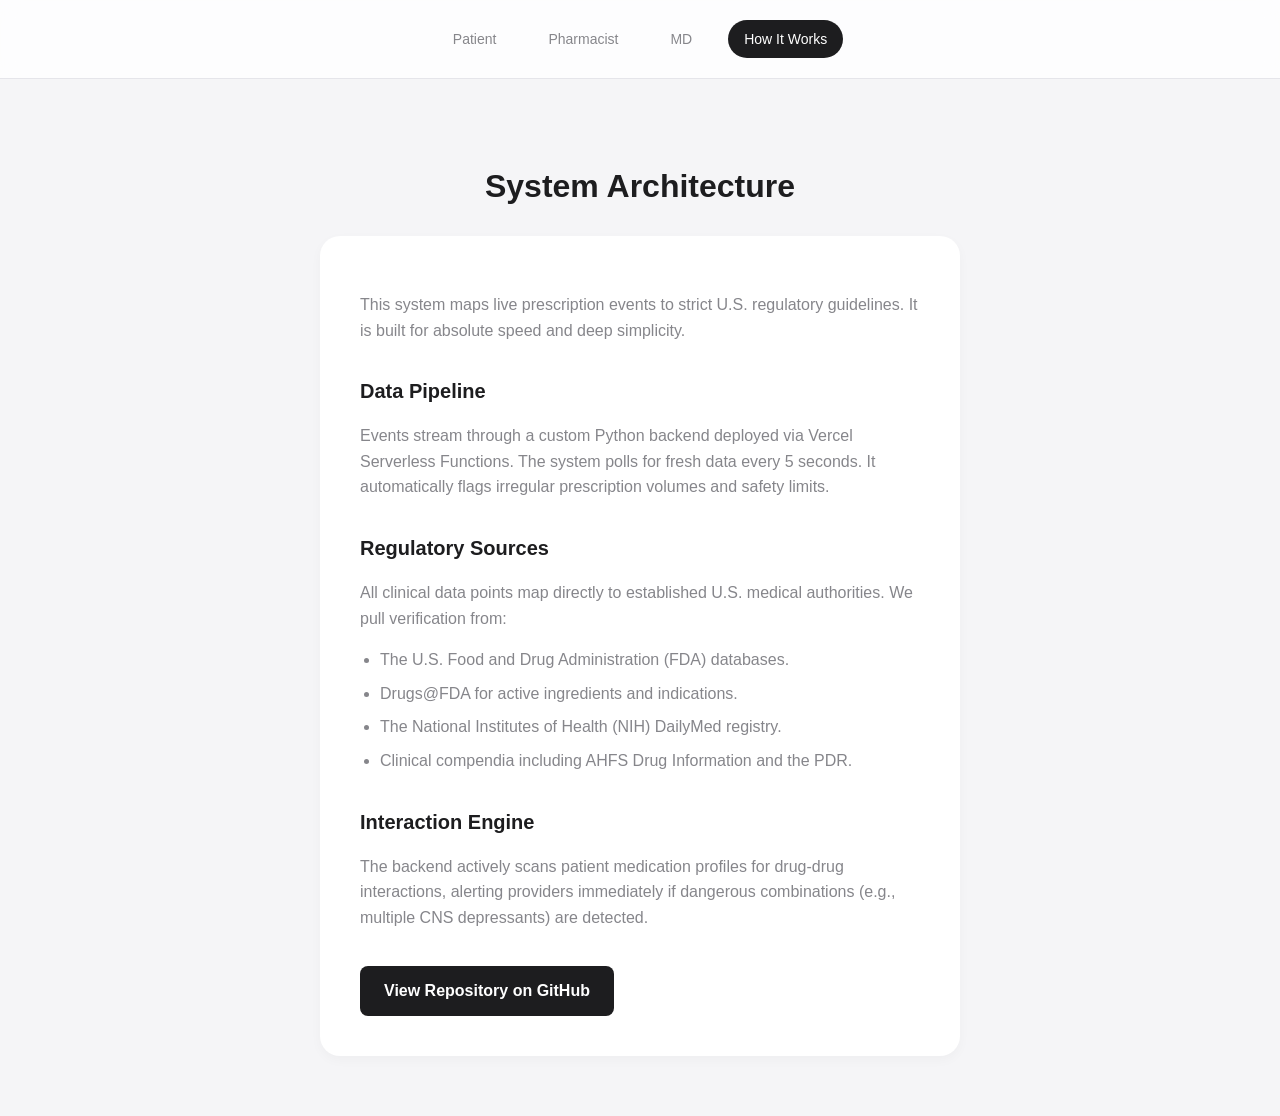
==== how-it-works/index.html @ ef9a1d5f "Initialize pure architecture deployment" ====
<!DOCTYPE html>
<html lang="en">
<head>
  <meta charset="UTF-8" />
  <title>How It Works</title>
  <style>
    :root { --bg: #f5f5f7; --card: #ffffff; --text-main: #1d1d1f; --text-muted: #86868b; --border: #e5e5ea; --accent: #0071e3; }
    * { box-sizing: border-box; }
    body { font-family: -apple-system, BlinkMacSystemFont, "SF Pro Display", sans-serif; margin: 0; background: var(--bg); color: var(--text-main); line-height: 1.6; }
    .nav { display: flex; justify-content: center; gap: 20px; padding: 20px; background: rgba(255,255,255,0.8); backdrop-filter: blur(10px); border-bottom: 1px solid var(--border); position: sticky; top: 0; z-index: 100; }
    .nav a { text-decoration: none; color: var(--text-muted); font-weight: 500; font-size: 14px; padding: 8px 16px; border-radius: 99px; }
    .nav a.active { background: var(--text-main); color: #fff; }
    .container { max-width: 680px; margin: 0 auto; padding: 60px 20px; }
    h1 { font-size: 32px; font-weight: 700; margin-bottom: 24px; text-align: center; }
    .content-box { background: var(--card); padding: 40px; border-radius: 20px; box-shadow: 0 4px 12px rgba(0,0,0,0.03); }
    h2 { font-size: 20px; margin-top: 32px; margin-bottom: 12px; }
    p { color: var(--text-muted); margin-bottom: 16px; }
    ul { color: var(--text-muted); margin-bottom: 16px; padding-left: 20px; }
    li { margin-bottom: 8px; }
    .repo-link { display: inline-block; margin-top: 20px; background: var(--text-main); color: #fff; text-decoration: none; padding: 12px 24px; border-radius: 8px; font-weight: 600; }
  </style>
</head>
<body>
  <nav class="nav"><a href="/">Patient</a><a href="/pharmacist">Pharmacist</a><a href="/md">MD</a><a href="/how-it-works" class="active">How It Works</a></nav>
  <div class="container">
    <h1>System Architecture</h1>
    <div class="content-box">
      <p>This system maps live prescription events to strict U.S. regulatory guidelines. It is built for absolute speed and deep simplicity.</p>
      <h2>Data Pipeline</h2>
      <p>Events stream through a custom Python backend deployed via Vercel Serverless Functions. The system polls for fresh data every 5 seconds. It automatically flags irregular prescription volumes and safety limits.</p>
      <h2>Regulatory Sources</h2>
      <p>All clinical data points map directly to established U.S. medical authorities. We pull verification from:</p>
      <ul>
        <li>The U.S. Food and Drug Administration (FDA) databases.</li>
        <li>Drugs@FDA for active ingredients and indications.</li>
        <li>The National Institutes of Health (NIH) DailyMed registry.</li>
        <li>Clinical compendia including AHFS Drug Information and the PDR.</li>
      </ul>
      <h2>Interaction Engine</h2>
      <p>The backend actively scans patient medication profiles for drug-drug interactions, alerting providers immediately if dangerous combinations (e.g., multiple CNS depressants) are detected.</p>
      <a href="https://github.com/AidanColvin/prescription-event-stream" target="_blank" class="repo-link">View Repository on GitHub</a>
    </div>
  </div>
</body>
</html>
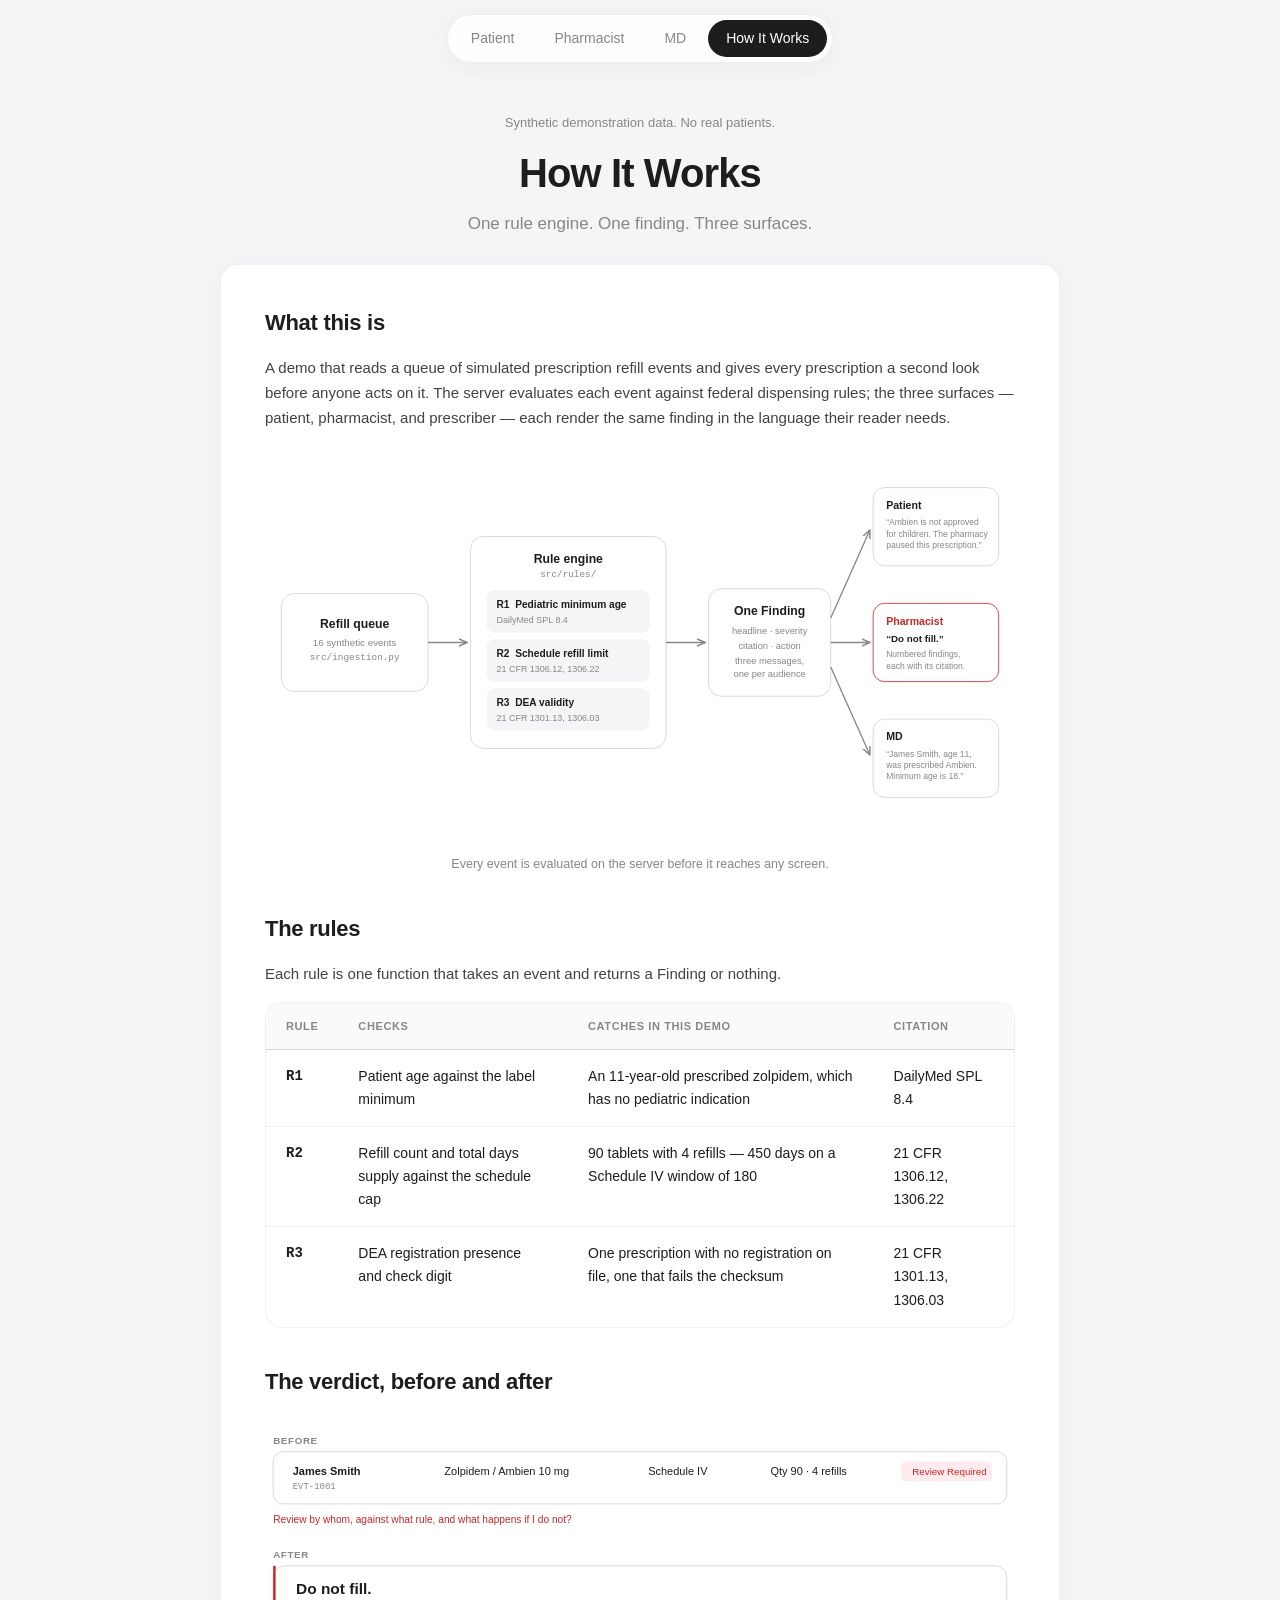
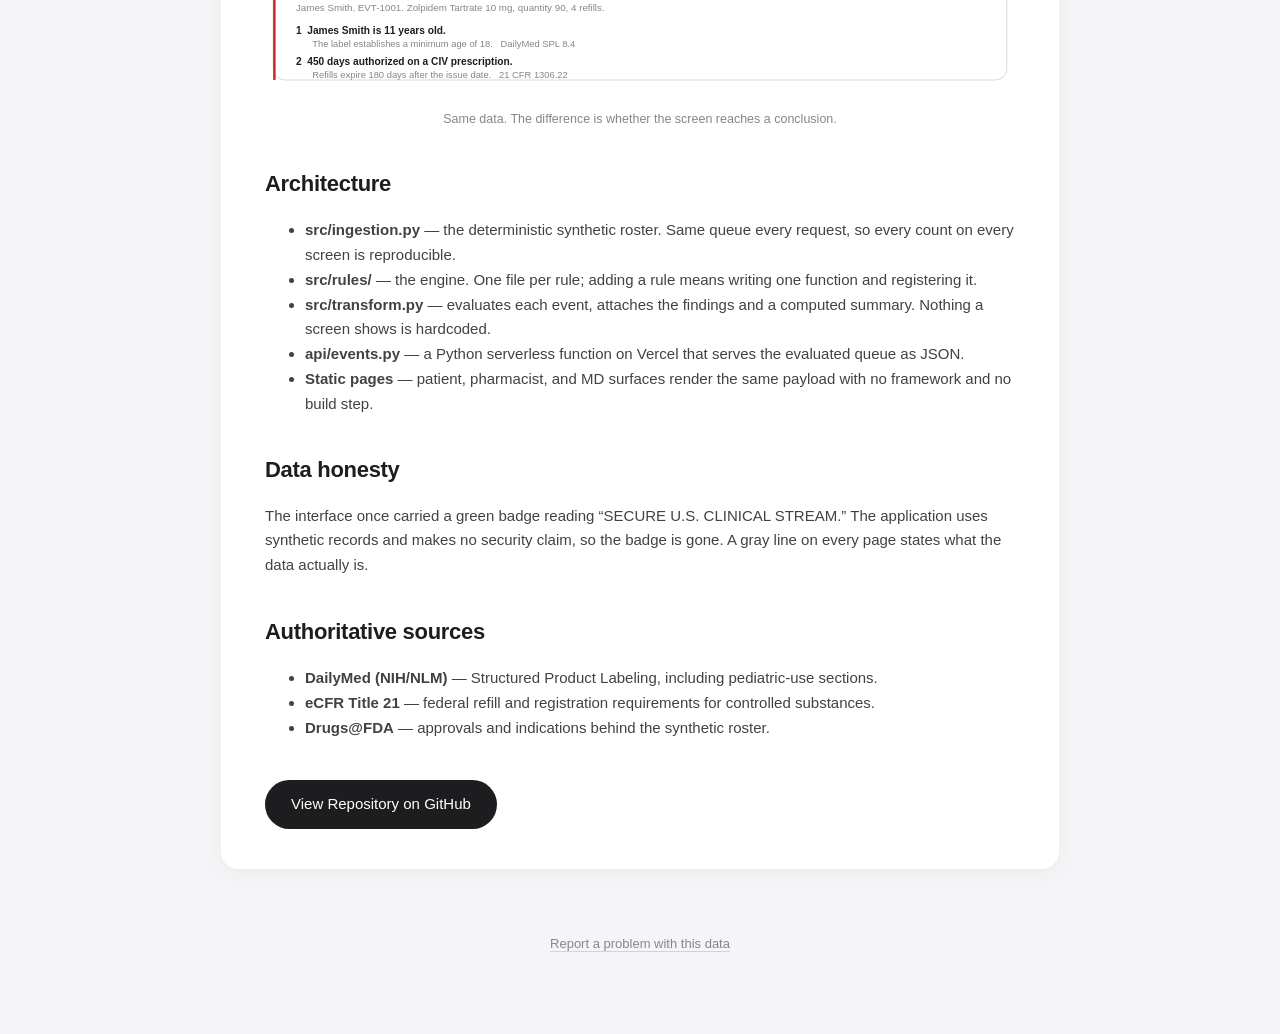
==== commit db39206e: "feat: four surfaces with live search and a shared design system" ====
--- a/how-it-works/index.html
+++ b/how-it-works/index.html
@@ -1,45 +1,196 @@
 <!DOCTYPE html>
 <html lang="en">
 <head>
-  <meta charset="UTF-8" />
-  <title>How It Works</title>
-  <style>
-    :root { --bg: #f5f5f7; --card: #ffffff; --text-main: #1d1d1f; --text-muted: #86868b; --border: #e5e5ea; --accent: #0071e3; }
-    * { box-sizing: border-box; }
-    body { font-family: -apple-system, BlinkMacSystemFont, "SF Pro Display", sans-serif; margin: 0; background: var(--bg); color: var(--text-main); line-height: 1.6; }
-    .nav { display: flex; justify-content: center; gap: 20px; padding: 20px; background: rgba(255,255,255,0.8); backdrop-filter: blur(10px); border-bottom: 1px solid var(--border); position: sticky; top: 0; z-index: 100; }
-    .nav a { text-decoration: none; color: var(--text-muted); font-weight: 500; font-size: 14px; padding: 8px 16px; border-radius: 99px; }
-    .nav a.active { background: var(--text-main); color: #fff; }
-    .container { max-width: 680px; margin: 0 auto; padding: 60px 20px; }
-    h1 { font-size: 32px; font-weight: 700; margin-bottom: 24px; text-align: center; }
-    .content-box { background: var(--card); padding: 40px; border-radius: 20px; box-shadow: 0 4px 12px rgba(0,0,0,0.03); }
-    h2 { font-size: 20px; margin-top: 32px; margin-bottom: 12px; }
-    p { color: var(--text-muted); margin-bottom: 16px; }
-    ul { color: var(--text-muted); margin-bottom: 16px; padding-left: 20px; }
-    li { margin-bottom: 8px; }
-    .repo-link { display: inline-block; margin-top: 20px; background: var(--text-main); color: #fff; text-decoration: none; padding: 12px 24px; border-radius: 8px; font-weight: 600; }
-  </style>
+  <meta charset="UTF-8">
+  <meta name="viewport" content="width=device-width, initial-scale=1.0">
+  <title>How It Works — Prescription Event Stream</title>
+  <link rel="stylesheet" href="/assets/app.css">
 </head>
 <body>
-  <nav class="nav"><a href="/">Patient</a><a href="/pharmacist">Pharmacist</a><a href="/md">MD</a><a href="/how-it-works" class="active">How It Works</a></nav>
+  <div class="nav-wrap">
+    <nav class="nav" aria-label="Primary">
+      <a href="/">Patient</a>
+      <a href="/pharmacist">Pharmacist</a>
+      <a href="/md">MD</a>
+      <a href="/how-it-works" class="active" aria-current="page">How It Works</a>
+    </nav>
+  </div>
+
   <div class="container">
-    <h1>System Architecture</h1>
-    <div class="content-box">
-      <p>This system maps live prescription events to strict U.S. regulatory guidelines. It is built for absolute speed and deep simplicity.</p>
-      <h2>Data Pipeline</h2>
-      <p>Events stream through a custom Python backend deployed via Vercel Serverless Functions. The system polls for fresh data every 5 seconds. It automatically flags irregular prescription volumes and safety limits.</p>
-      <h2>Regulatory Sources</h2>
-      <p>All clinical data points map directly to established U.S. medical authorities. We pull verification from:</p>
+    <header class="page">
+      <p class="data-notice">Synthetic demonstration data. No real patients.</p>
+      <h1>How It Works</h1>
+      <p class="subtitle">One rule engine. One finding. Three surfaces.</p>
+    </header>
+
+    <div class="card prose">
+      <h2>What this is</h2>
+      <p>
+        A demo that reads a queue of simulated prescription refill events and gives every
+        prescription a second look before anyone acts on it. The server evaluates each event
+        against federal dispensing rules; the three surfaces &mdash; patient, pharmacist, and
+        prescriber &mdash; each render the same finding in the language their reader needs.
+      </p>
+
+      <figure>
+        <svg viewBox="0 0 920 470" xmlns="http://www.w3.org/2000/svg" role="img"
+             aria-label="Pipeline diagram: the event queue flows through three rules into one finding rendered on three surfaces"
+             font-family="-apple-system, BlinkMacSystemFont, 'Helvetica Neue', Arial, sans-serif">
+          <defs>
+            <marker id="arrow" viewBox="0 0 10 10" refX="9" refY="5" markerWidth="7" markerHeight="7" orient="auto-start-reverse">
+              <path d="M 0 1 L 9 5 L 0 9" fill="none" stroke="#86868b" stroke-width="1.6" stroke-linecap="round" stroke-linejoin="round"/>
+            </marker>
+          </defs>
+
+          <!-- Queue -->
+          <rect x="20" y="170" width="180" height="120" rx="16" fill="#ffffff" stroke="#d2d2d7"/>
+          <text x="110" y="212" font-size="15" font-weight="600" fill="#1d1d1f" text-anchor="middle">Refill queue</text>
+          <text x="110" y="234" font-size="12" fill="#86868b" text-anchor="middle">16 synthetic events</text>
+          <text x="110" y="252" font-size="11.5" fill="#86868b" text-anchor="middle" font-family="ui-monospace, Menlo, monospace">src/ingestion.py</text>
+
+          <line x1="200" y1="230" x2="248" y2="230" stroke="#86868b" stroke-width="1.6" marker-end="url(#arrow)"/>
+
+          <!-- Rule engine -->
+          <rect x="252" y="100" width="240" height="260" rx="16" fill="#ffffff" stroke="#d2d2d7"/>
+          <text x="372" y="132" font-size="15" font-weight="600" fill="#1d1d1f" text-anchor="middle">Rule engine</text>
+          <text x="372" y="150" font-size="11.5" fill="#86868b" text-anchor="middle" font-family="ui-monospace, Menlo, monospace">src/rules/</text>
+
+          <rect x="272" y="166" width="200" height="52" rx="10" fill="#f5f5f7"/>
+          <text x="284" y="188" font-size="12.5" font-weight="600" fill="#1d1d1f">R1&#160;&#160;Pediatric minimum age</text>
+          <text x="284" y="206" font-size="11" fill="#86868b">DailyMed SPL 8.4</text>
+
+          <rect x="272" y="226" width="200" height="52" rx="10" fill="#f5f5f7"/>
+          <text x="284" y="248" font-size="12.5" font-weight="600" fill="#1d1d1f">R2&#160;&#160;Schedule refill limit</text>
+          <text x="284" y="266" font-size="11" fill="#86868b">21 CFR 1306.12, 1306.22</text>
+
+          <rect x="272" y="286" width="200" height="52" rx="10" fill="#f5f5f7"/>
+          <text x="284" y="308" font-size="12.5" font-weight="600" fill="#1d1d1f">R3&#160;&#160;DEA validity</text>
+          <text x="284" y="326" font-size="11" fill="#86868b">21 CFR 1301.13, 1306.03</text>
+
+          <line x1="492" y1="230" x2="540" y2="230" stroke="#86868b" stroke-width="1.6" marker-end="url(#arrow)"/>
+
+          <!-- Finding -->
+          <rect x="544" y="164" width="150" height="132" rx="16" fill="#ffffff" stroke="#d2d2d7"/>
+          <text x="619" y="196" font-size="15" font-weight="600" fill="#1d1d1f" text-anchor="middle">One Finding</text>
+          <text x="619" y="220" font-size="11.5" fill="#86868b" text-anchor="middle">headline &middot; severity</text>
+          <text x="619" y="238" font-size="11.5" fill="#86868b" text-anchor="middle">citation &middot; action</text>
+          <text x="619" y="256" font-size="11.5" fill="#86868b" text-anchor="middle">three messages,</text>
+          <text x="619" y="272" font-size="11.5" fill="#86868b" text-anchor="middle">one per audience</text>
+
+          <line x1="694" y1="200" x2="742" y2="92" stroke="#86868b" stroke-width="1.6" marker-end="url(#arrow)"/>
+          <line x1="694" y1="230" x2="742" y2="230" stroke="#86868b" stroke-width="1.6" marker-end="url(#arrow)"/>
+          <line x1="694" y1="260" x2="742" y2="368" stroke="#86868b" stroke-width="1.6" marker-end="url(#arrow)"/>
+
+          <!-- Surfaces -->
+          <rect x="746" y="40" width="154" height="96" rx="14" fill="#ffffff" stroke="#d2d2d7"/>
+          <text x="762" y="66" font-size="13" font-weight="600" fill="#1d1d1f">Patient</text>
+          <text x="762" y="86" font-size="10.5" fill="#86868b">&ldquo;Ambien is not approved</text>
+          <text x="762" y="100" font-size="10.5" fill="#86868b">for children. The pharmacy</text>
+          <text x="762" y="114" font-size="10.5" fill="#86868b">paused this prescription.&rdquo;</text>
+
+          <rect x="746" y="182" width="154" height="96" rx="14" fill="#ffffff" stroke="#c62828"/>
+          <text x="762" y="208" font-size="13" font-weight="600" fill="#c62828">Pharmacist</text>
+          <text x="762" y="230" font-size="12" font-weight="600" fill="#1d1d1f">&ldquo;Do not fill.&rdquo;</text>
+          <text x="762" y="248" font-size="10.5" fill="#86868b">Numbered findings,</text>
+          <text x="762" y="262" font-size="10.5" fill="#86868b">each with its citation.</text>
+
+          <rect x="746" y="324" width="154" height="96" rx="14" fill="#ffffff" stroke="#d2d2d7"/>
+          <text x="762" y="350" font-size="13" font-weight="600" fill="#1d1d1f">MD</text>
+          <text x="762" y="370" font-size="10.5" fill="#86868b">&ldquo;James Smith, age 11,</text>
+          <text x="762" y="384" font-size="10.5" fill="#86868b">was prescribed Ambien.</text>
+          <text x="762" y="398" font-size="10.5" fill="#86868b">Minimum age is 18.&rdquo;</text>
+        </svg>
+        <figcaption>Every event is evaluated on the server before it reaches any screen.</figcaption>
+      </figure>
+
+      <h2>The rules</h2>
+      <p>Each rule is one function that takes an event and returns a Finding or nothing.</p>
+      <div class="card table-card" style="box-shadow:none;border:1px solid var(--hairline)">
+        <table class="rule-table">
+          <thead><tr><th>Rule</th><th>Checks</th><th>Catches in this demo</th><th>Citation</th></tr></thead>
+          <tbody>
+            <tr>
+              <td>R1</td>
+              <td>Patient age against the label minimum</td>
+              <td>An 11-year-old prescribed zolpidem, which has no pediatric indication</td>
+              <td>DailyMed SPL 8.4</td>
+            </tr>
+            <tr>
+              <td>R2</td>
+              <td>Refill count and total days supply against the schedule cap</td>
+              <td>90 tablets with 4 refills &mdash; 450 days on a Schedule&nbsp;IV window of 180</td>
+              <td>21 CFR 1306.12, 1306.22</td>
+            </tr>
+            <tr>
+              <td>R3</td>
+              <td>DEA registration presence and check digit</td>
+              <td>One prescription with no registration on file, one that fails the checksum</td>
+              <td>21 CFR 1301.13, 1306.03</td>
+            </tr>
+          </tbody>
+        </table>
+      </div>
+
+      <h2>The verdict, before and after</h2>
+      <figure>
+        <svg viewBox="0 0 920 330" xmlns="http://www.w3.org/2000/svg" role="img"
+             aria-label="Before: a table row with a Review Required sticker. After: a verdict card that says Do not fill, with reasons and citations."
+             font-family="-apple-system, BlinkMacSystemFont, 'Helvetica Neue', Arial, sans-serif">
+          <text x="10" y="24" font-size="12" font-weight="600" fill="#86868b" letter-spacing="0.8">BEFORE</text>
+          <rect x="10" y="34" width="900" height="64" rx="12" fill="#ffffff" stroke="#d2d2d7"/>
+          <text x="34" y="62" font-size="13.5" font-weight="600" fill="#1d1d1f">James Smith</text>
+          <text x="34" y="80" font-size="11" fill="#86868b" font-family="ui-monospace, Menlo, monospace">EVT-1001</text>
+          <text x="220" y="62" font-size="13.5" fill="#1d1d1f">Zolpidem / Ambien 10 mg</text>
+          <text x="470" y="62" font-size="13.5" fill="#1d1d1f">Schedule IV</text>
+          <text x="620" y="62" font-size="13.5" fill="#1d1d1f">Qty 90 &middot; 4 refills</text>
+          <rect x="780" y="46" width="112" height="24" rx="6" fill="#ffebee"/>
+          <text x="794" y="63" font-size="12" fill="#c62828">Review Required</text>
+          <text x="10" y="122" font-size="12.5" fill="#c62828">Review by whom, against what rule, and what happens if I do not?</text>
+
+          <text x="10" y="164" font-size="12" font-weight="600" fill="#86868b" letter-spacing="0.8">AFTER</text>
+          <rect x="10" y="174" width="900" height="140" rx="14" fill="#ffffff" stroke="#d2d2d7"/>
+          <rect x="10" y="174" width="3" height="140" fill="#c62828"/>
+          <text x="38" y="208" font-size="19" font-weight="600" fill="#1d1d1f">Do not fill.</text>
+          <text x="38" y="230" font-size="12" fill="#86868b">James Smith, EVT-1001. Zolpidem Tartrate 10 mg, quantity 90, 4 refills.</text>
+          <text x="38" y="258" font-size="12.5" font-weight="600" fill="#1d1d1f">1&#160;&#160;James Smith is 11 years old.</text>
+          <text x="58" y="274" font-size="11.5" fill="#86868b">The label establishes a minimum age of 18.&#160;&#160;&#160;DailyMed SPL 8.4</text>
+          <text x="38" y="296" font-size="12.5" font-weight="600" fill="#1d1d1f">2&#160;&#160;450 days authorized on a CIV prescription.</text>
+          <text x="58" y="311" font-size="11.5" fill="#86868b">Refills expire 180 days after the issue date.&#160;&#160;&#160;21 CFR 1306.22</text>
+        </svg>
+        <figcaption>Same data. The difference is whether the screen reaches a conclusion.</figcaption>
+      </figure>
+
+      <h2>Architecture</h2>
       <ul>
-        <li>The U.S. Food and Drug Administration (FDA) databases.</li>
-        <li>Drugs@FDA for active ingredients and indications.</li>
-        <li>The National Institutes of Health (NIH) DailyMed registry.</li>
-        <li>Clinical compendia including AHFS Drug Information and the PDR.</li>
+        <li><strong>src/ingestion.py</strong> &mdash; the deterministic synthetic roster. Same queue every request, so every count on every screen is reproducible.</li>
+        <li><strong>src/rules/</strong> &mdash; the engine. One file per rule; adding a rule means writing one function and registering it.</li>
+        <li><strong>src/transform.py</strong> &mdash; evaluates each event, attaches the findings and a computed summary. Nothing a screen shows is hardcoded.</li>
+        <li><strong>api/events.py</strong> &mdash; a Python serverless function on Vercel that serves the evaluated queue as JSON.</li>
+        <li><strong>Static pages</strong> &mdash; patient, pharmacist, and MD surfaces render the same payload with no framework and no build step.</li>
       </ul>
-      <h2>Interaction Engine</h2>
-      <p>The backend actively scans patient medication profiles for drug-drug interactions, alerting providers immediately if dangerous combinations (e.g., multiple CNS depressants) are detected.</p>
-      <a href="https://github.com/AidanColvin/prescription-event-stream" target="_blank" class="repo-link">View Repository on GitHub</a>
+
+      <h2>Data honesty</h2>
+      <p>
+        The interface once carried a green badge reading &ldquo;SECURE U.S. CLINICAL STREAM.&rdquo;
+        The application uses synthetic records and makes no security claim, so the badge is gone.
+        A gray line on every page states what the data actually is.
+      </p>
+
+      <h2>Authoritative sources</h2>
+      <ul>
+        <li><strong>DailyMed (NIH/NLM)</strong> &mdash; Structured Product Labeling, including pediatric-use sections.</li>
+        <li><strong>eCFR Title 21</strong> &mdash; federal refill and registration requirements for controlled substances.</li>
+        <li><strong>Drugs@FDA</strong> &mdash; approvals and indications behind the synthetic roster.</li>
+      </ul>
+
+      <a href="https://github.com/AidanColvin/prescription-event-stream" target="_blank" rel="noopener noreferrer" class="github-btn">
+        View Repository on GitHub
+      </a>
     </div>
+
+    <footer class="page">
+      <a href="https://github.com/AidanColvin/prescription-event-stream/issues" target="_blank" rel="noopener noreferrer">Report a problem with this data</a>
+    </footer>
   </div>
 </body>
 </html>
--- a/assets/app.css
+++ b/assets/app.css
@@ -0,0 +1,336 @@
+/* Shared design system for every surface. One look, four pages. */
+
+:root {
+  --bg: #f5f5f7;
+  --card: #ffffff;
+  --text: #1d1d1f;
+  --muted: #86868b;
+  --accent: #0071e3;
+  --border: #d2d2d7;
+  --hairline: rgba(0, 0, 0, 0.06);
+  --red: #c62828;
+  --red-bg: #fff5f5;
+  --amber: #9a6700;
+  --amber-bg: #fff8e6;
+  --green: #2e7d32;
+  --green-bg: #e8f5e9;
+  --radius: 18px;
+  --shadow: 0 4px 24px rgba(0, 0, 0, 0.04);
+}
+
+* { box-sizing: border-box; }
+
+html { scroll-behavior: smooth; }
+
+body {
+  font-family: -apple-system, BlinkMacSystemFont, "SF Pro Display", "SF Pro Text",
+    "Helvetica Neue", Arial, sans-serif;
+  background: var(--bg);
+  color: var(--text);
+  margin: 0;
+  -webkit-font-smoothing: antialiased;
+  line-height: 1.5;
+}
+
+.container { max-width: 880px; margin: 0 auto; padding: 0 20px 80px; }
+
+/* Navigation */
+.nav-wrap {
+  position: sticky; top: 0; z-index: 100;
+  display: flex; justify-content: center;
+  padding: 14px 20px;
+  background: rgba(245, 245, 247, 0.82);
+  backdrop-filter: blur(20px);
+  -webkit-backdrop-filter: blur(20px);
+}
+.nav {
+  display: flex; gap: 4px;
+  background: rgba(255, 255, 255, 0.85);
+  border: 1px solid var(--hairline);
+  border-radius: 99px;
+  padding: 5px;
+  box-shadow: 0 4px 20px rgba(0, 0, 0, 0.04);
+}
+.nav a {
+  text-decoration: none;
+  color: var(--muted);
+  font-size: 14px; font-weight: 500;
+  padding: 8px 18px;
+  border-radius: 99px;
+  transition: color 0.2s, background 0.2s;
+  white-space: nowrap;
+}
+.nav a:hover { color: var(--text); }
+.nav a.active { background: var(--text); color: #fff; }
+
+/* Header */
+header.page { text-align: center; margin: 36px 0 28px; }
+.data-notice { font-size: 13px; color: var(--muted); margin: 0 0 10px; }
+h1 {
+  font-size: 40px; font-weight: 600; letter-spacing: -0.9px;
+  margin: 0 0 8px;
+}
+.subtitle { font-size: 17px; color: var(--muted); margin: 0; }
+.status-line { font-size: 17px; color: var(--muted); margin: 18px 0 0; }
+.status-line strong { color: var(--text); font-weight: 600; }
+
+/* Controls */
+.controls {
+  display: flex; gap: 12px; align-items: center;
+  max-width: 640px; margin: 0 auto 28px;
+}
+.search {
+  flex: 1;
+  padding: 13px 20px;
+  font-size: 16px;
+  font-family: inherit;
+  border-radius: 99px;
+  border: 1px solid var(--border);
+  outline: none;
+  background: var(--card);
+  color: var(--text);
+  transition: border-color 0.2s, box-shadow 0.2s;
+  -webkit-appearance: none;
+}
+.search:focus {
+  border-color: var(--accent);
+  box-shadow: 0 0 0 4px rgba(0, 113, 227, 0.12);
+}
+.search::placeholder { color: var(--muted); }
+.select {
+  padding: 13px 18px;
+  font-size: 14px; font-weight: 500;
+  font-family: inherit;
+  border-radius: 99px;
+  border: 1px solid var(--border);
+  background: var(--card);
+  color: var(--text);
+  cursor: pointer;
+  outline: none;
+}
+.search-hint {
+  text-align: center; font-size: 12px; color: var(--muted);
+  margin: -18px 0 24px;
+}
+.search-hint kbd {
+  font-family: ui-monospace, Menlo, monospace;
+  border: 1px solid var(--border);
+  border-radius: 5px;
+  padding: 1px 6px;
+  background: var(--card);
+}
+
+/* Cards */
+.card {
+  background: var(--card);
+  border: 1px solid var(--hairline);
+  border-radius: var(--radius);
+  box-shadow: var(--shadow);
+  overflow: hidden;
+}
+.section-title {
+  font-size: 13px; font-weight: 600; color: var(--muted);
+  text-transform: uppercase; letter-spacing: 0.8px;
+  margin: 32px 4px 12px;
+}
+
+/* Medication rows (patient + md) */
+.med-row {
+  padding: 18px 24px;
+  border-bottom: 1px solid var(--hairline);
+  cursor: pointer;
+  transition: background 0.15s;
+}
+.med-row:last-child { border-bottom: none; }
+.med-row:hover { background: #fafafc; }
+.med-row .row-top { display: flex; align-items: baseline; gap: 12px; }
+.med-name { font-size: 16px; font-weight: 600; }
+.med-brand { font-size: 14px; color: var(--muted); }
+.row-spacer { flex: 1; }
+.chevron {
+  color: var(--muted); font-size: 13px;
+  transition: transform 0.2s;
+  display: inline-block;
+}
+.med-row.open .chevron { transform: rotate(90deg); }
+.row-sub { font-size: 14px; color: var(--muted); margin-top: 2px; }
+.row-detail {
+  display: none;
+  margin-top: 16px;
+  padding-top: 16px;
+  border-top: 1px solid var(--hairline);
+  cursor: default;
+}
+.med-row.open .row-detail { display: block; }
+.detail-grid {
+  display: grid;
+  grid-template-columns: repeat(auto-fit, minmax(200px, 1fr));
+  gap: 14px 24px;
+}
+.detail-label {
+  font-size: 11px; font-weight: 600; color: var(--muted);
+  text-transform: uppercase; letter-spacing: 0.6px;
+  margin-bottom: 2px;
+}
+.detail-value { font-size: 14px; }
+
+/* Pills and chips */
+.chip {
+  display: inline-block;
+  font-size: 12px; font-weight: 600;
+  padding: 3px 10px;
+  border-radius: 99px;
+  white-space: nowrap;
+}
+.chip-ok { background: var(--green-bg); color: var(--green); }
+.chip-soon { background: var(--amber-bg); color: var(--amber); }
+.chip-stop { background: var(--red-bg); color: var(--red); }
+.chip-plain { background: var(--bg); color: var(--muted); }
+
+/* Paused banner inside a patient card */
+.paused-note {
+  margin-top: 12px;
+  padding: 12px 14px;
+  border-radius: 12px;
+  background: var(--amber-bg);
+  font-size: 14px;
+  color: var(--text);
+}
+.paused-note strong { color: var(--amber); }
+
+/* Verdict cards (pharmacist) */
+.verdict-card {
+  background: var(--card);
+  border: 1px solid var(--border);
+  border-left: 3px solid var(--red);
+  border-radius: var(--radius);
+  box-shadow: var(--shadow);
+  padding: 28px 32px;
+  margin-bottom: 20px;
+}
+.verdict { font-size: 24px; font-weight: 600; letter-spacing: -0.3px; margin: 0 0 4px; }
+.verdict-sub { font-size: 15px; color: var(--muted); margin: 0 0 8px; }
+.finding {
+  display: flex; gap: 16px;
+  border-top: 1px solid var(--hairline);
+  padding: 16px 0;
+}
+.finding-index { font-size: 13px; font-weight: 600; color: var(--muted); padding-top: 2px; }
+.headline { font-size: 15.5px; font-weight: 600; margin: 0 0 4px; }
+.finding p.why { font-size: 14.5px; color: var(--muted); margin: 0 0 6px; line-height: 1.55; }
+.citation {
+  font-size: 12px; color: var(--muted);
+  font-family: ui-monospace, Menlo, monospace;
+}
+.citation a { color: var(--accent); text-decoration: none; }
+.citation a:hover { text-decoration: underline; }
+.card-actions {
+  border-top: 1px solid var(--hairline);
+  padding-top: 18px;
+  display: flex; gap: 10px; flex-wrap: wrap;
+}
+
+/* Buttons */
+.btn {
+  font-family: inherit;
+  font-size: 13.5px; font-weight: 500;
+  border-radius: 99px;
+  padding: 9px 18px;
+  cursor: pointer;
+  transition: opacity 0.15s, background 0.15s;
+  border: 1px solid transparent;
+}
+.btn-primary { background: var(--text); color: #fff; }
+.btn-primary:hover { opacity: 0.85; }
+.btn-secondary { background: var(--card); color: var(--text); border-color: var(--border); }
+.btn-secondary:hover { background: var(--bg); }
+.btn-link {
+  background: none; border: none; color: var(--muted);
+  font-size: 14px; font-weight: 500; cursor: pointer;
+  font-family: inherit;
+}
+.btn-link:hover { color: var(--text); }
+
+/* Tables (md + cleared list) */
+.table-card { overflow-x: auto; }
+table { width: 100%; border-collapse: collapse; text-align: left; font-size: 14px; }
+th {
+  font-size: 11px; font-weight: 600; color: var(--muted);
+  text-transform: uppercase; letter-spacing: 0.6px;
+  padding: 14px 20px;
+  border-bottom: 1px solid var(--border);
+  background: #fafafc;
+  white-space: nowrap;
+}
+td { padding: 15px 20px; border-bottom: 1px solid var(--hairline); vertical-align: top; }
+tr:last-child td { border-bottom: none; }
+tbody tr.clickable { cursor: pointer; transition: background 0.15s; }
+tbody tr.clickable:hover { background: #fafafc; }
+
+/* States */
+.empty-state { text-align: center; padding: 72px 20px; color: var(--muted); }
+.empty-state .big { font-size: 20px; font-weight: 600; color: var(--text); margin: 0 0 6px; }
+.error-banner {
+  text-align: center;
+  background: var(--amber-bg); color: var(--amber);
+  font-size: 14px; border-radius: 12px;
+  padding: 12px 16px; margin-bottom: 24px;
+}
+mark {
+  background: rgba(0, 113, 227, 0.15);
+  color: inherit;
+  border-radius: 3px;
+  padding: 0 1px;
+}
+
+/* Toast */
+.toast {
+  position: fixed; bottom: 28px; left: 50%;
+  transform: translateX(-50%) translateY(80px);
+  background: var(--text); color: #fff;
+  font-size: 14px; font-weight: 500;
+  padding: 12px 22px; border-radius: 99px;
+  box-shadow: 0 8px 30px rgba(0, 0, 0, 0.2);
+  opacity: 0; transition: transform 0.25s ease, opacity 0.25s ease;
+  pointer-events: none;
+  z-index: 200;
+  max-width: 90vw;
+}
+.toast.show { transform: translateX(-50%) translateY(0); opacity: 1; }
+
+/* Footer */
+footer.page {
+  margin-top: 64px;
+  text-align: center;
+  font-size: 13px; color: var(--muted);
+}
+footer.page a { color: var(--muted); text-decoration: none; border-bottom: 1px solid var(--border); }
+footer.page a:hover { color: var(--text); }
+
+/* How-it-works prose */
+.prose { padding: 40px 44px; line-height: 1.65; }
+.prose h2 { font-size: 22px; letter-spacing: -0.3px; margin: 36px 0 10px; }
+.prose h2:first-child { margin-top: 0; }
+.prose p, .prose li { font-size: 15px; color: #424245; }
+.prose figure { margin: 24px 0; }
+.prose figure svg { width: 100%; height: auto; }
+.prose figcaption { font-size: 12.5px; color: var(--muted); text-align: center; margin-top: 8px; }
+.rule-table td:first-child { font-family: ui-monospace, Menlo, monospace; font-weight: 600; }
+.github-btn {
+  display: inline-flex; align-items: center; gap: 8px;
+  background: var(--text); color: #fff;
+  padding: 12px 26px; border-radius: 99px;
+  text-decoration: none; font-weight: 500; font-size: 15px;
+  margin-top: 24px;
+  transition: opacity 0.15s;
+}
+.github-btn:hover { opacity: 0.85; }
+
+@media (max-width: 640px) {
+  h1 { font-size: 30px; }
+  .controls { flex-direction: column; }
+  .controls .select { width: 100%; }
+  .verdict-card { padding: 22px; }
+  .prose { padding: 28px 22px; }
+  .nav a { padding: 8px 12px; font-size: 13px; }
+}
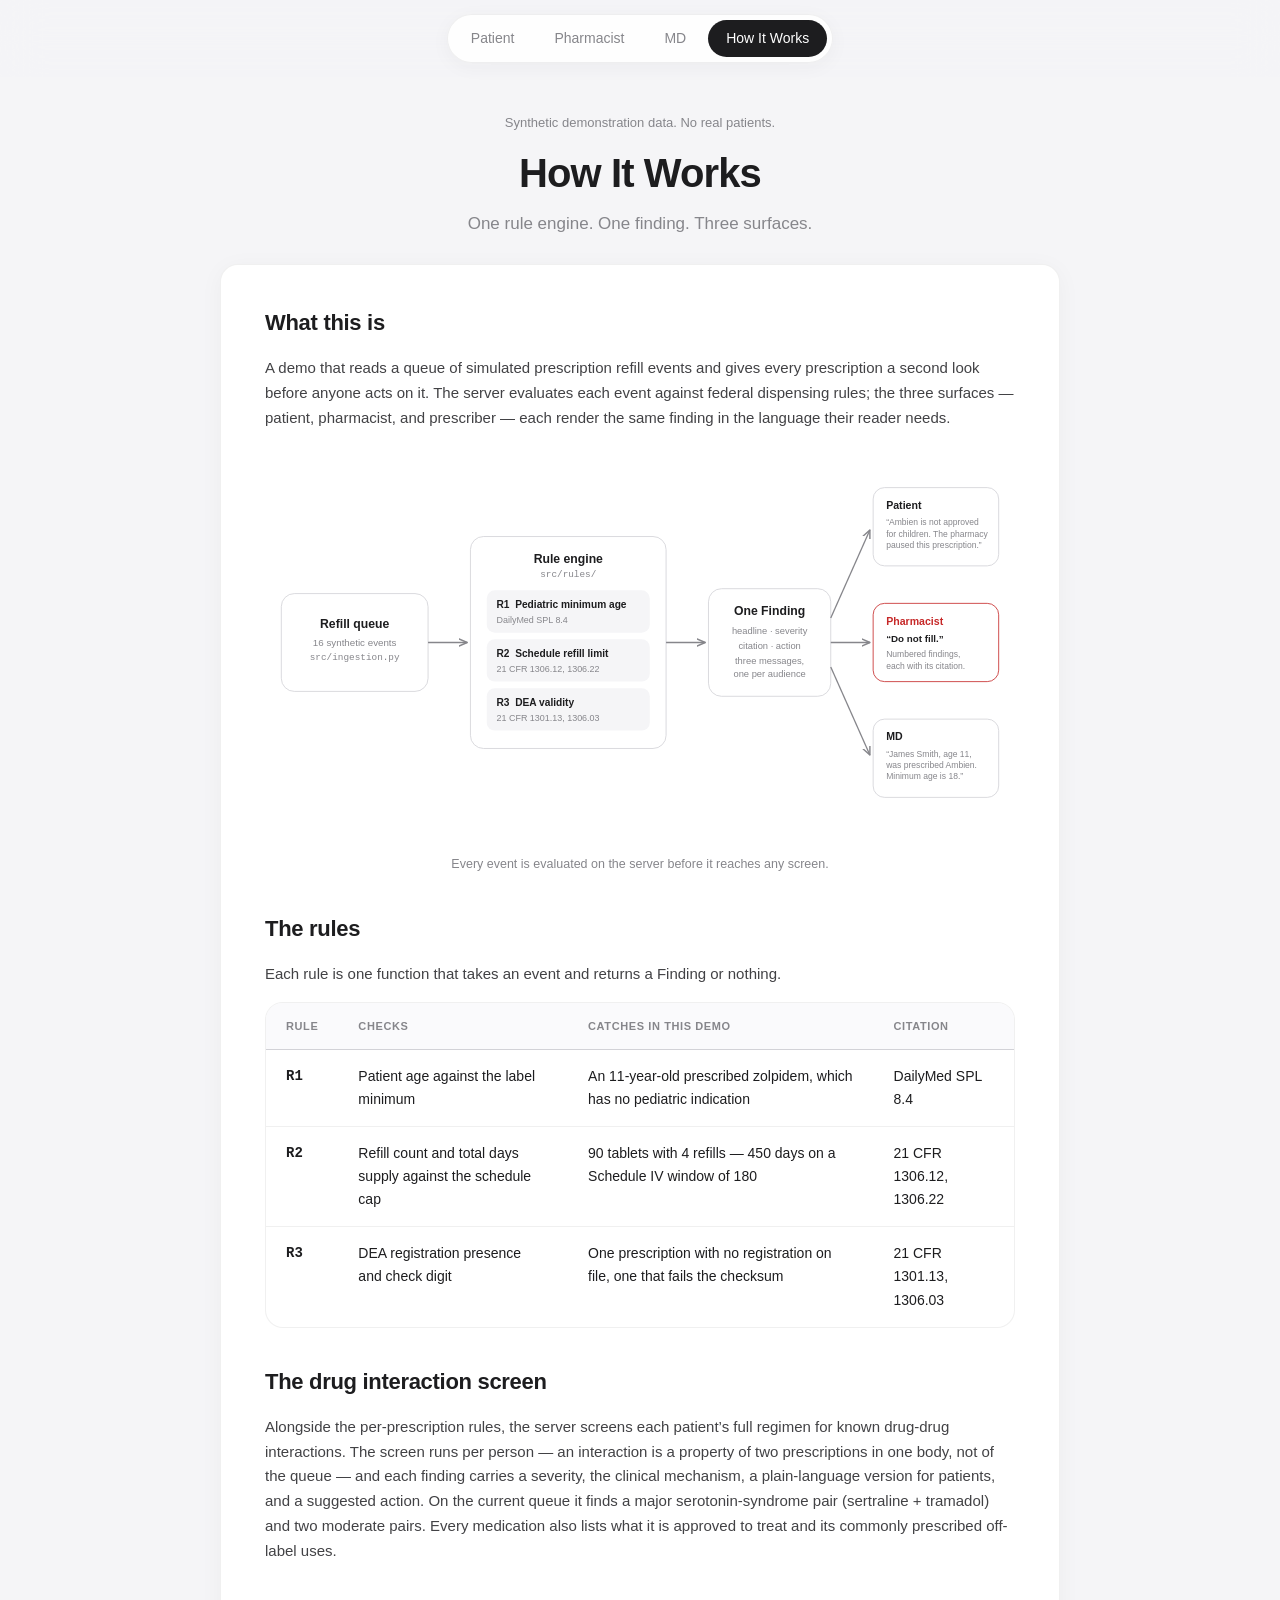
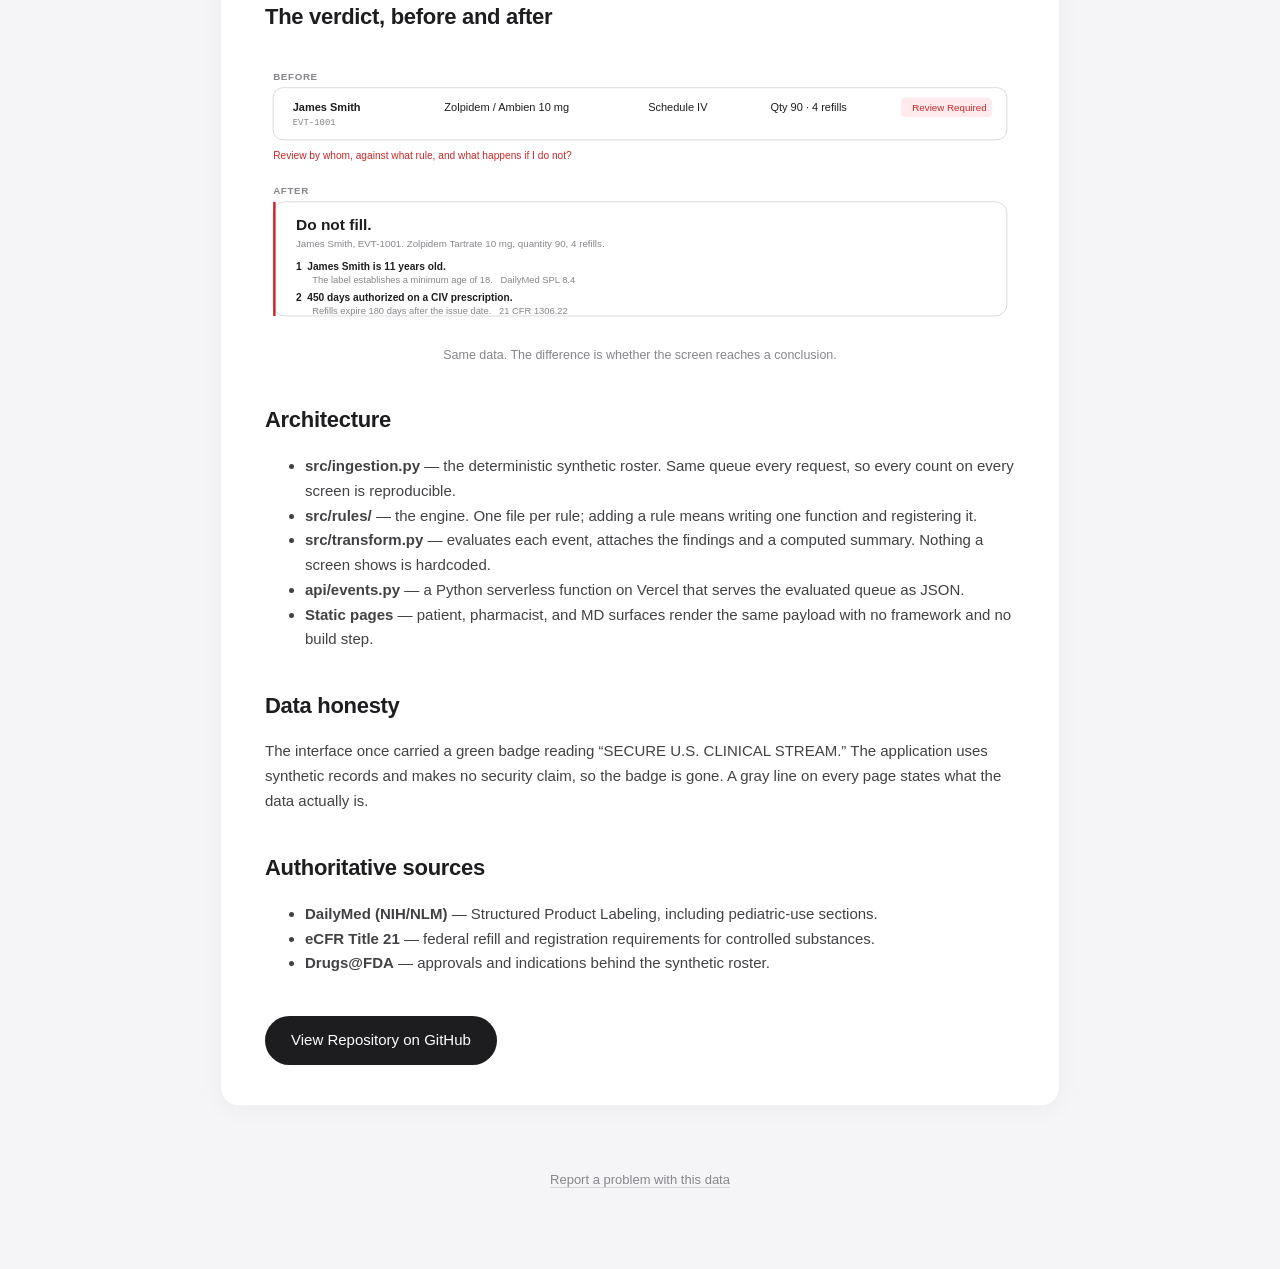
==== commit 04d570f4: "feat: surface interaction warnings and medication uses on every view" ====
--- a/how-it-works/index.html
+++ b/how-it-works/index.html
@@ -131,6 +131,19 @@
         </table>
       </div>
 
+      <h2>The drug interaction screen</h2>
+      <p>
+        Alongside the per-prescription rules, the server screens each
+        patient&rsquo;s full regimen for known drug-drug interactions. The
+        screen runs per person &mdash; an interaction is a property of two
+        prescriptions in one body, not of the queue &mdash; and each finding
+        carries a severity, the clinical mechanism, a plain-language
+        version for patients, and a suggested action. On the current queue
+        it finds a major serotonin-syndrome pair (sertraline + tramadol)
+        and two moderate pairs. Every medication also lists what it is
+        approved to treat and its commonly prescribed off-label uses.
+      </p>
+
       <h2>The verdict, before and after</h2>
       <figure>
         <svg viewBox="0 0 920 330" xmlns="http://www.w3.org/2000/svg" role="img"
--- a/assets/app.css
+++ b/assets/app.css
@@ -198,6 +198,25 @@
 }
 .paused-note strong { color: var(--amber); }
 
+/* Drug-drug interaction notes */
+.note-moderate { background: var(--amber-bg); }
+.note-moderate strong { color: var(--amber); }
+.note-major { background: var(--red-bg); }
+.note-major strong { color: var(--red); }
+.interaction-pair { font-weight: 600; }
+.interaction-row {
+  padding: 18px 24px;
+  border-bottom: 1px solid var(--hairline);
+}
+.interaction-row:last-child { border-bottom: none; }
+.interaction-row .row-sub { margin-top: 6px; }
+.interaction-advice { font-size: 13.5px; color: var(--text); margin-top: 6px; }
+.interaction-source {
+  font-size: 11.5px; color: var(--muted);
+  font-family: ui-monospace, Menlo, monospace;
+  margin-top: 6px;
+}
+
 /* Verdict cards (pharmacist) */
 .verdict-card {
   background: var(--card);
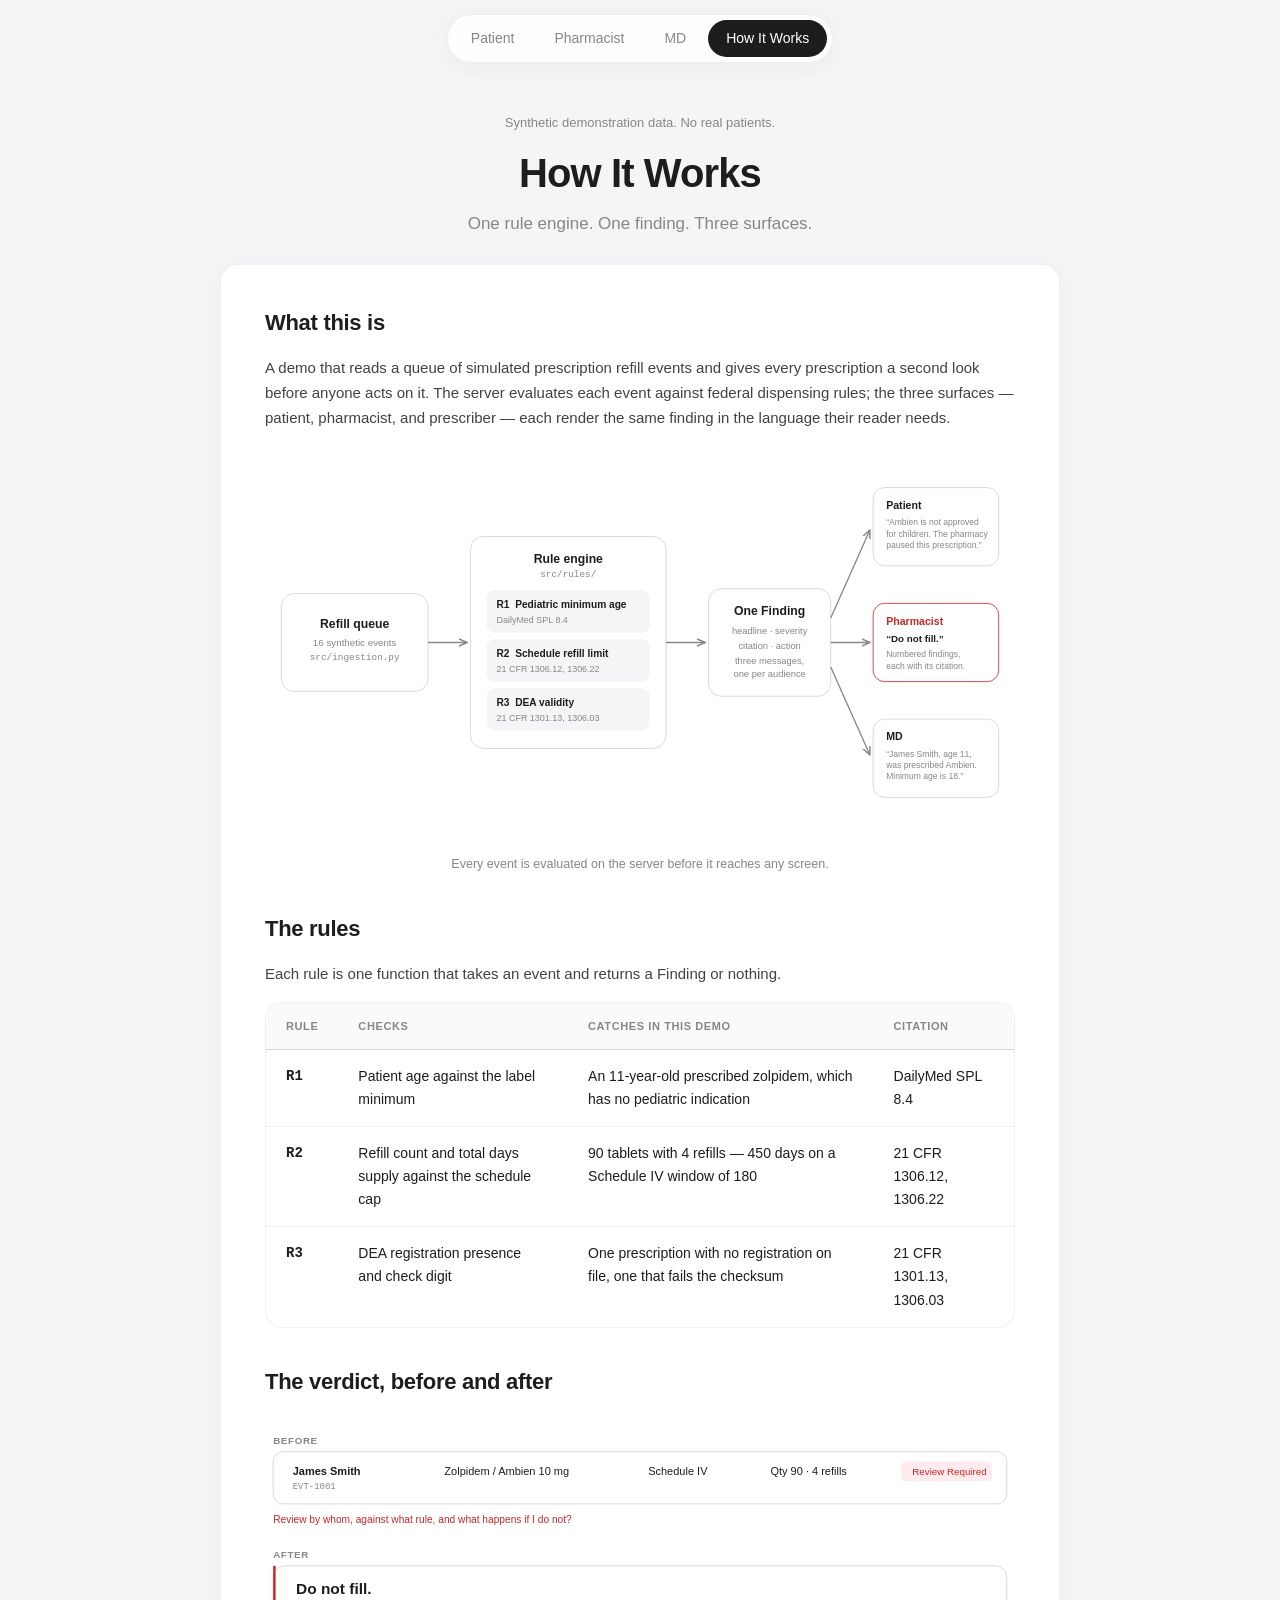
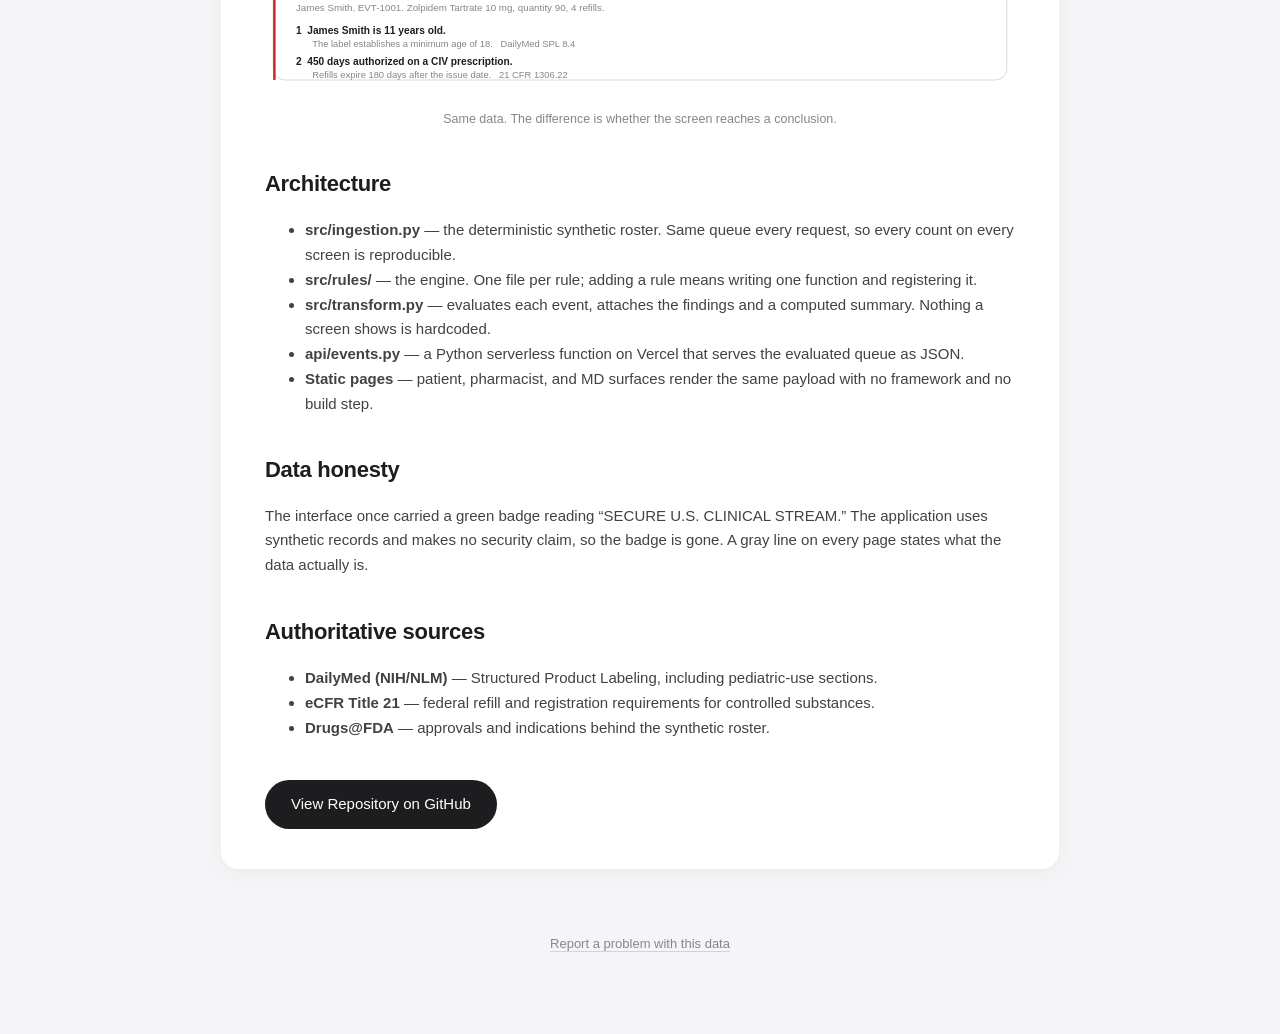
==== commit ea5274ab: "merge main: adopt the rule-engine pipeline that supersedes the stub fix # Conflicts: #	src/ingestion" ====
--- a/how-it-works/index.html
+++ b/how-it-works/index.html
@@ -131,19 +131,6 @@
         </table>
       </div>
 
-      <h2>The drug interaction screen</h2>
-      <p>
-        Alongside the per-prescription rules, the server screens each
-        patient&rsquo;s full regimen for known drug-drug interactions. The
-        screen runs per person &mdash; an interaction is a property of two
-        prescriptions in one body, not of the queue &mdash; and each finding
-        carries a severity, the clinical mechanism, a plain-language
-        version for patients, and a suggested action. On the current queue
-        it finds a major serotonin-syndrome pair (sertraline + tramadol)
-        and two moderate pairs. Every medication also lists what it is
-        approved to treat and its commonly prescribed off-label uses.
-      </p>
-
       <h2>The verdict, before and after</h2>
       <figure>
         <svg viewBox="0 0 920 330" xmlns="http://www.w3.org/2000/svg" role="img"
--- a/assets/app.css
+++ b/assets/app.css
@@ -198,25 +198,6 @@
 }
 .paused-note strong { color: var(--amber); }
 
-/* Drug-drug interaction notes */
-.note-moderate { background: var(--amber-bg); }
-.note-moderate strong { color: var(--amber); }
-.note-major { background: var(--red-bg); }
-.note-major strong { color: var(--red); }
-.interaction-pair { font-weight: 600; }
-.interaction-row {
-  padding: 18px 24px;
-  border-bottom: 1px solid var(--hairline);
-}
-.interaction-row:last-child { border-bottom: none; }
-.interaction-row .row-sub { margin-top: 6px; }
-.interaction-advice { font-size: 13.5px; color: var(--text); margin-top: 6px; }
-.interaction-source {
-  font-size: 11.5px; color: var(--muted);
-  font-family: ui-monospace, Menlo, monospace;
-  margin-top: 6px;
-}
-
 /* Verdict cards (pharmacist) */
 .verdict-card {
   background: var(--card);
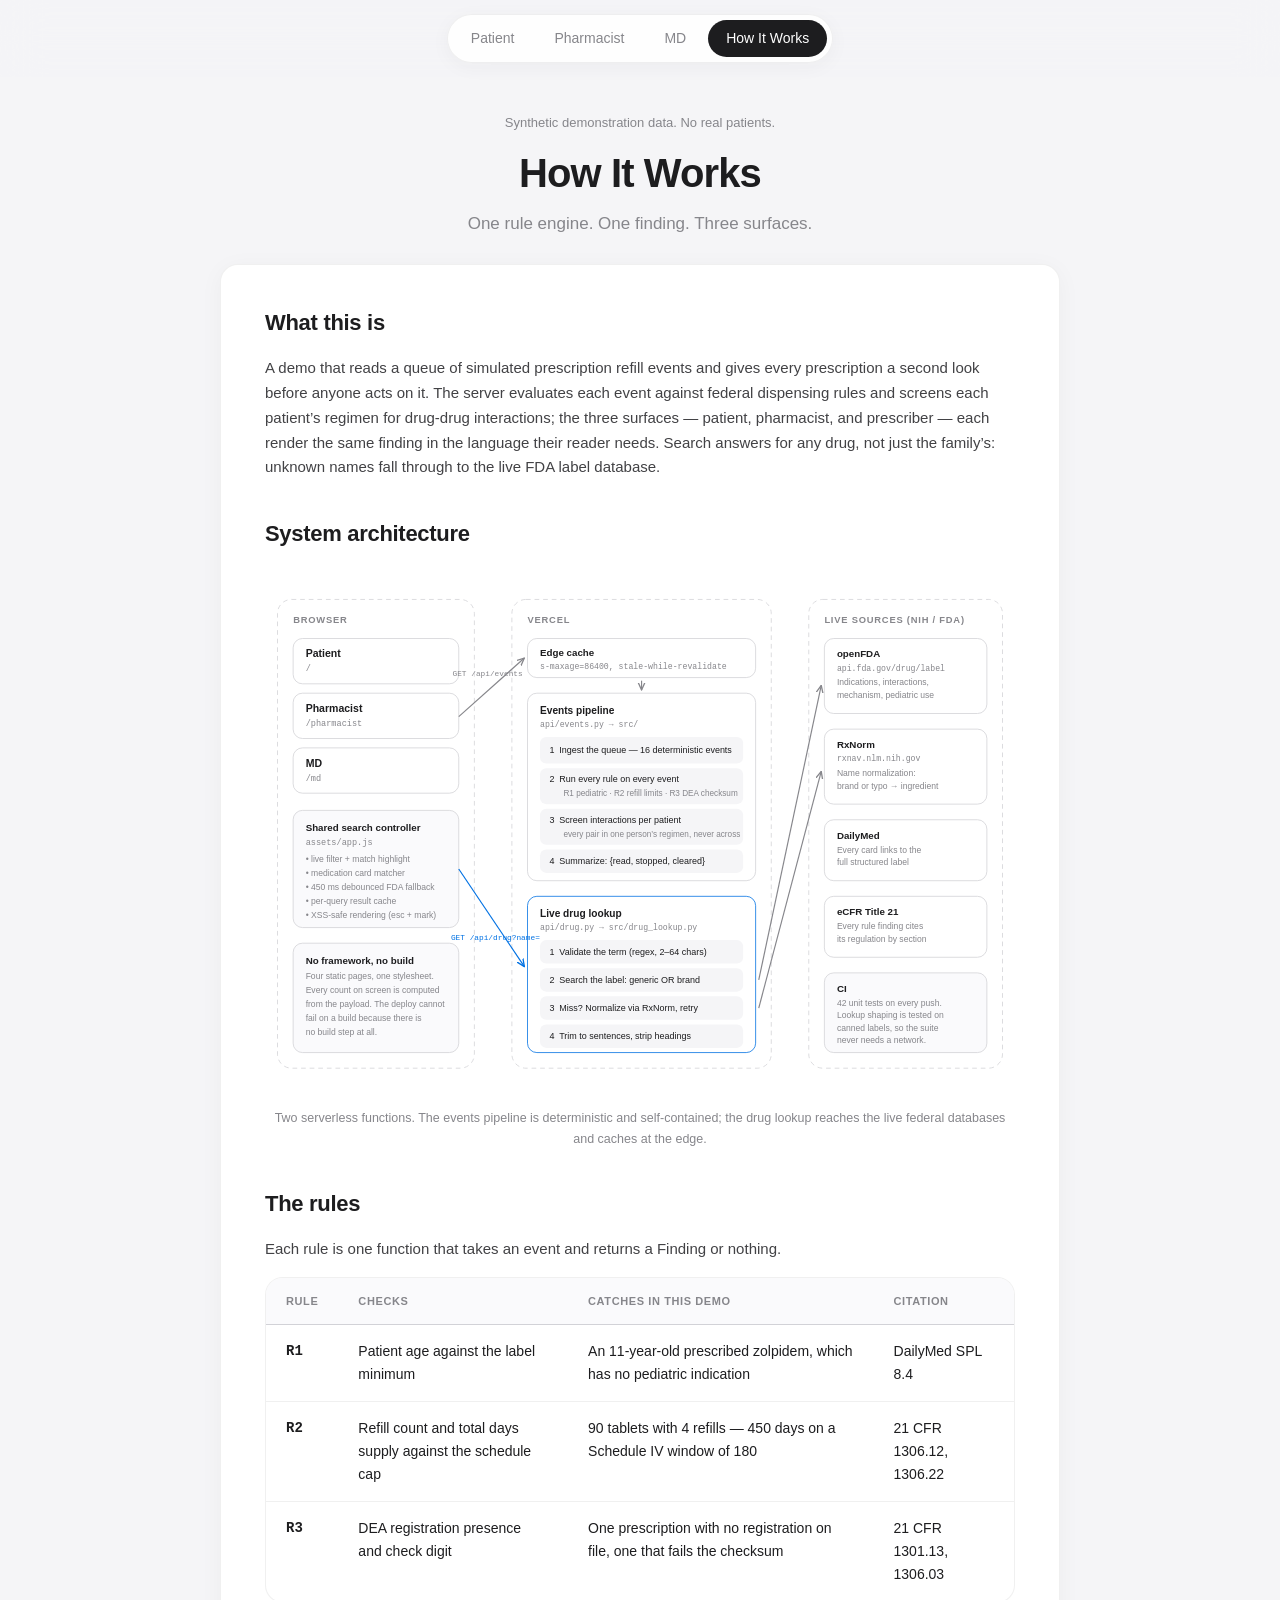
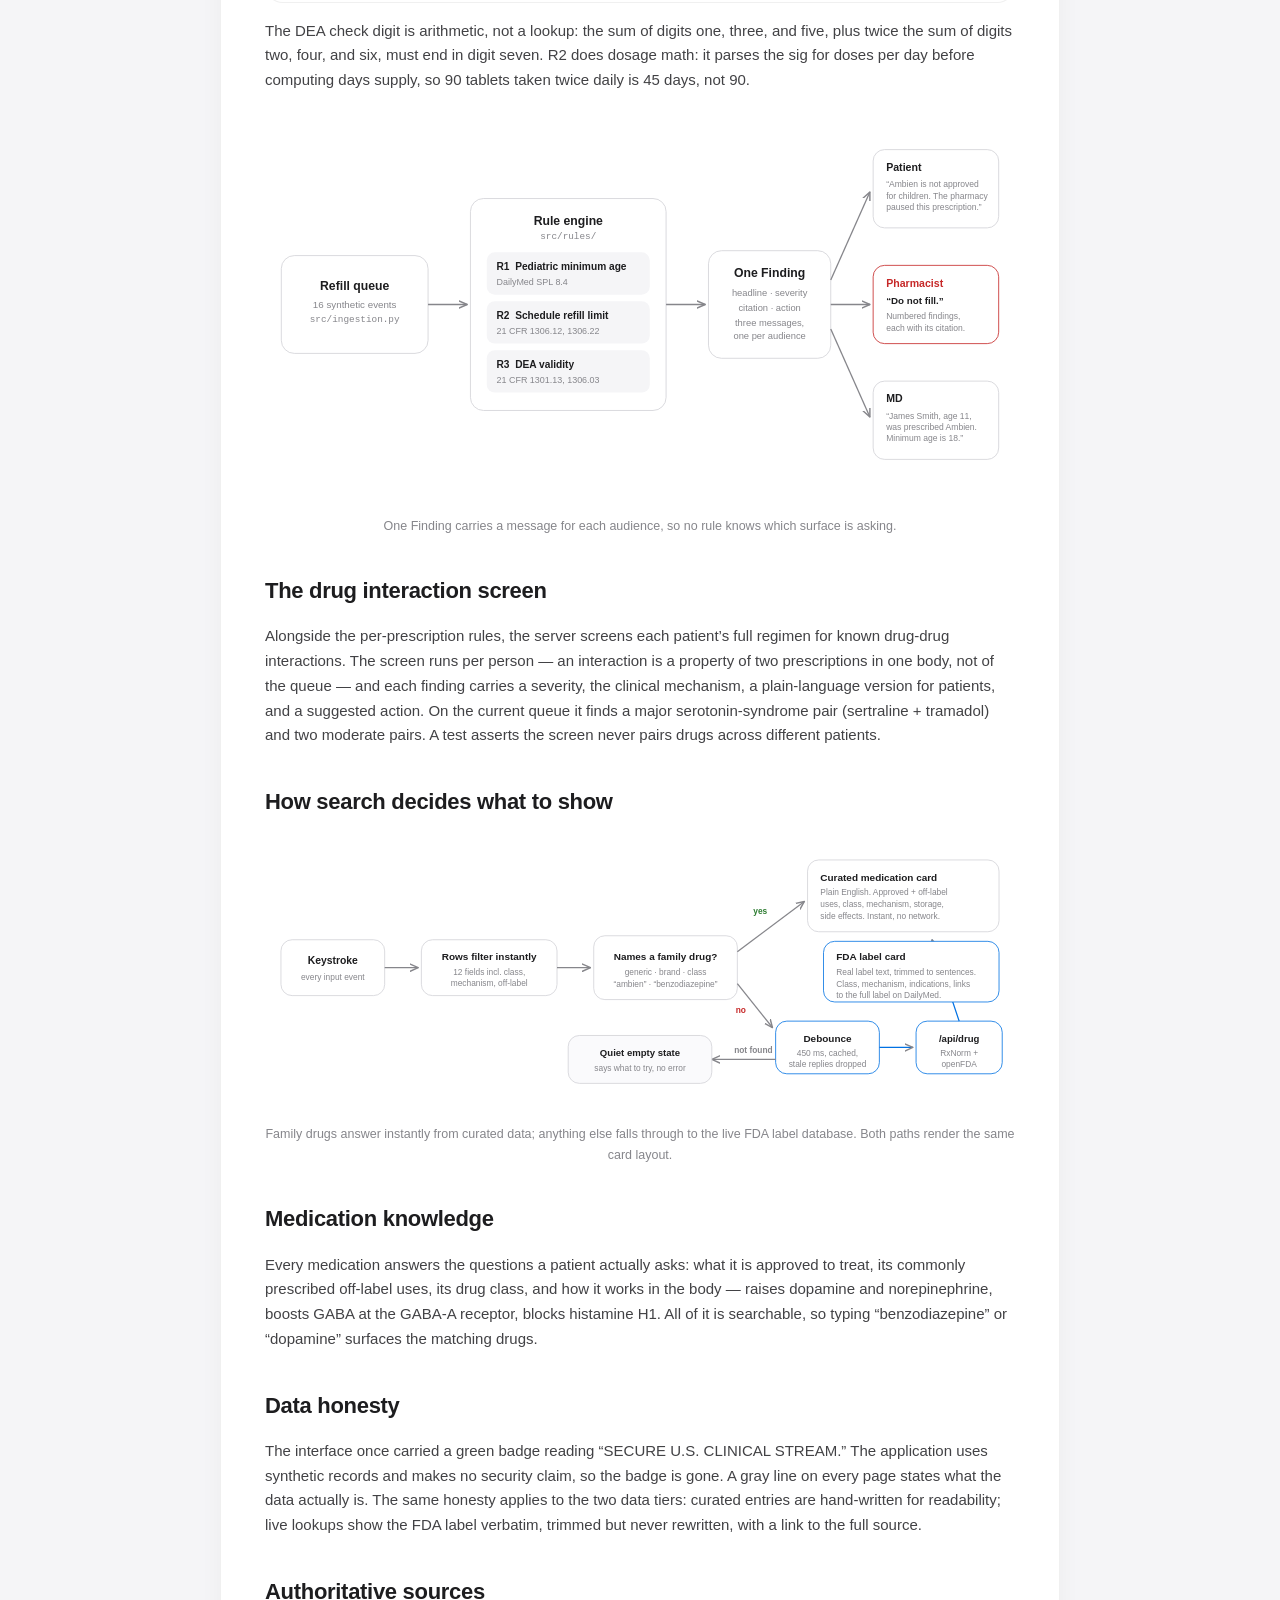
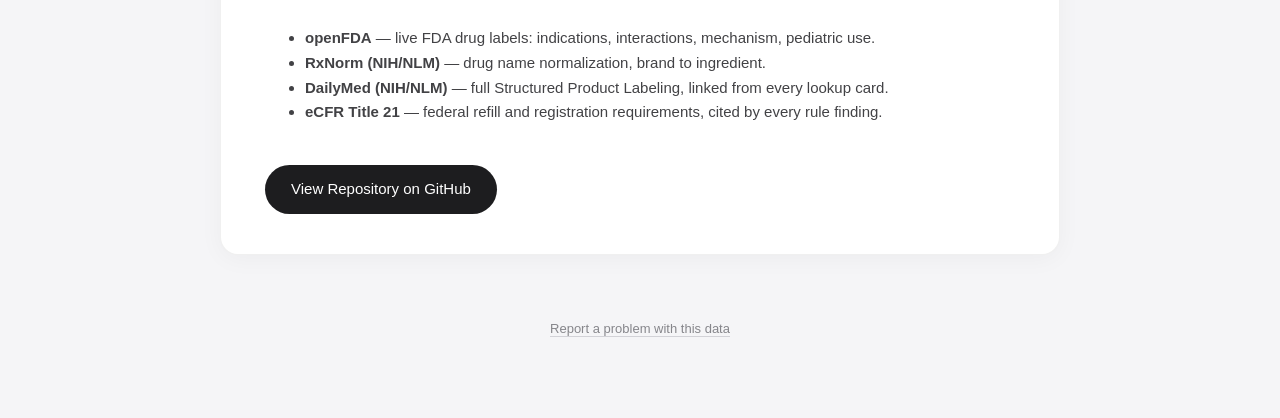
==== commit 8f8de116: "docs: system architecture and search flow diagrams, sequence diagram in readme" ====
--- a/how-it-works/index.html
+++ b/how-it-works/index.html
@@ -28,79 +28,151 @@
       <p>
         A demo that reads a queue of simulated prescription refill events and gives every
         prescription a second look before anyone acts on it. The server evaluates each event
-        against federal dispensing rules; the three surfaces &mdash; patient, pharmacist, and
-        prescriber &mdash; each render the same finding in the language their reader needs.
+        against federal dispensing rules and screens each patient&rsquo;s regimen for drug-drug
+        interactions; the three surfaces &mdash; patient, pharmacist, and prescriber &mdash;
+        each render the same finding in the language their reader needs. Search answers for
+        any drug, not just the family&rsquo;s: unknown names fall through to the live FDA
+        label database.
       </p>
 
+      <h2>System architecture</h2>
       <figure>
-        <svg viewBox="0 0 920 470" xmlns="http://www.w3.org/2000/svg" role="img"
-             aria-label="Pipeline diagram: the event queue flows through three rules into one finding rendered on three surfaces"
+        <svg viewBox="0 0 960 660" xmlns="http://www.w3.org/2000/svg" role="img"
+             aria-label="System architecture: three browser surfaces call two Vercel serverless functions; the drug lookup function calls RxNorm and openFDA"
              font-family="-apple-system, BlinkMacSystemFont, 'Helvetica Neue', Arial, sans-serif">
           <defs>
-            <marker id="arrow" viewBox="0 0 10 10" refX="9" refY="5" markerWidth="7" markerHeight="7" orient="auto-start-reverse">
+            <marker id="arch-arrow" viewBox="0 0 10 10" refX="9" refY="5" markerWidth="7" markerHeight="7" orient="auto-start-reverse">
               <path d="M 0 1 L 9 5 L 0 9" fill="none" stroke="#86868b" stroke-width="1.6" stroke-linecap="round" stroke-linejoin="round"/>
             </marker>
+            <marker id="arch-arrow-blue" viewBox="0 0 10 10" refX="9" refY="5" markerWidth="7" markerHeight="7" orient="auto-start-reverse">
+              <path d="M 0 1 L 9 5 L 0 9" fill="none" stroke="#0071e3" stroke-width="1.6" stroke-linecap="round" stroke-linejoin="round"/>
+            </marker>
           </defs>
 
-          <!-- Queue -->
-          <rect x="20" y="170" width="180" height="120" rx="16" fill="#ffffff" stroke="#d2d2d7"/>
-          <text x="110" y="212" font-size="15" font-weight="600" fill="#1d1d1f" text-anchor="middle">Refill queue</text>
-          <text x="110" y="234" font-size="12" fill="#86868b" text-anchor="middle">16 synthetic events</text>
-          <text x="110" y="252" font-size="11.5" fill="#86868b" text-anchor="middle" font-family="ui-monospace, Menlo, monospace">src/ingestion.py</text>
-
-          <line x1="200" y1="230" x2="248" y2="230" stroke="#86868b" stroke-width="1.6" marker-end="url(#arrow)"/>
-
-          <!-- Rule engine -->
-          <rect x="252" y="100" width="240" height="260" rx="16" fill="#ffffff" stroke="#d2d2d7"/>
-          <text x="372" y="132" font-size="15" font-weight="600" fill="#1d1d1f" text-anchor="middle">Rule engine</text>
-          <text x="372" y="150" font-size="11.5" fill="#86868b" text-anchor="middle" font-family="ui-monospace, Menlo, monospace">src/rules/</text>
-
-          <rect x="272" y="166" width="200" height="52" rx="10" fill="#f5f5f7"/>
-          <text x="284" y="188" font-size="12.5" font-weight="600" fill="#1d1d1f">R1&#160;&#160;Pediatric minimum age</text>
-          <text x="284" y="206" font-size="11" fill="#86868b">DailyMed SPL 8.4</text>
-
-          <rect x="272" y="226" width="200" height="52" rx="10" fill="#f5f5f7"/>
-          <text x="284" y="248" font-size="12.5" font-weight="600" fill="#1d1d1f">R2&#160;&#160;Schedule refill limit</text>
-          <text x="284" y="266" font-size="11" fill="#86868b">21 CFR 1306.12, 1306.22</text>
-
-          <rect x="272" y="286" width="200" height="52" rx="10" fill="#f5f5f7"/>
-          <text x="284" y="308" font-size="12.5" font-weight="600" fill="#1d1d1f">R3&#160;&#160;DEA validity</text>
-          <text x="284" y="326" font-size="11" fill="#86868b">21 CFR 1301.13, 1306.03</text>
-
-          <line x1="492" y1="230" x2="540" y2="230" stroke="#86868b" stroke-width="1.6" marker-end="url(#arrow)"/>
-
-          <!-- Finding -->
-          <rect x="544" y="164" width="150" height="132" rx="16" fill="#ffffff" stroke="#d2d2d7"/>
-          <text x="619" y="196" font-size="15" font-weight="600" fill="#1d1d1f" text-anchor="middle">One Finding</text>
-          <text x="619" y="220" font-size="11.5" fill="#86868b" text-anchor="middle">headline &middot; severity</text>
-          <text x="619" y="238" font-size="11.5" fill="#86868b" text-anchor="middle">citation &middot; action</text>
-          <text x="619" y="256" font-size="11.5" fill="#86868b" text-anchor="middle">three messages,</text>
-          <text x="619" y="272" font-size="11.5" fill="#86868b" text-anchor="middle">one per audience</text>
-
-          <line x1="694" y1="200" x2="742" y2="92" stroke="#86868b" stroke-width="1.6" marker-end="url(#arrow)"/>
-          <line x1="694" y1="230" x2="742" y2="230" stroke="#86868b" stroke-width="1.6" marker-end="url(#arrow)"/>
-          <line x1="694" y1="260" x2="742" y2="368" stroke="#86868b" stroke-width="1.6" marker-end="url(#arrow)"/>
-
-          <!-- Surfaces -->
-          <rect x="746" y="40" width="154" height="96" rx="14" fill="#ffffff" stroke="#d2d2d7"/>
-          <text x="762" y="66" font-size="13" font-weight="600" fill="#1d1d1f">Patient</text>
-          <text x="762" y="86" font-size="10.5" fill="#86868b">&ldquo;Ambien is not approved</text>
-          <text x="762" y="100" font-size="10.5" fill="#86868b">for children. The pharmacy</text>
-          <text x="762" y="114" font-size="10.5" fill="#86868b">paused this prescription.&rdquo;</text>
-
-          <rect x="746" y="182" width="154" height="96" rx="14" fill="#ffffff" stroke="#c62828"/>
-          <text x="762" y="208" font-size="13" font-weight="600" fill="#c62828">Pharmacist</text>
-          <text x="762" y="230" font-size="12" font-weight="600" fill="#1d1d1f">&ldquo;Do not fill.&rdquo;</text>
-          <text x="762" y="248" font-size="10.5" fill="#86868b">Numbered findings,</text>
-          <text x="762" y="262" font-size="10.5" fill="#86868b">each with its citation.</text>
-
-          <rect x="746" y="324" width="154" height="96" rx="14" fill="#ffffff" stroke="#d2d2d7"/>
-          <text x="762" y="350" font-size="13" font-weight="600" fill="#1d1d1f">MD</text>
-          <text x="762" y="370" font-size="10.5" fill="#86868b">&ldquo;James Smith, age 11,</text>
-          <text x="762" y="384" font-size="10.5" fill="#86868b">was prescribed Ambien.</text>
-          <text x="762" y="398" font-size="10.5" fill="#86868b">Minimum age is 18.&rdquo;</text>
+          <!-- Browser group -->
+          <rect x="16" y="30" width="252" height="600" rx="18" fill="none" stroke="#d2d2d7" stroke-dasharray="6 5"/>
+          <text x="36" y="60" font-size="12" font-weight="600" fill="#86868b" letter-spacing="1">BROWSER</text>
+
+          <rect x="36" y="80" width="212" height="58" rx="12" fill="#ffffff" stroke="#d2d2d7"/>
+          <text x="52" y="104" font-size="13.5" font-weight="600" fill="#1d1d1f">Patient</text>
+          <text x="52" y="122" font-size="11" fill="#86868b" font-family="ui-monospace, Menlo, monospace">/</text>
+
+          <rect x="36" y="150" width="212" height="58" rx="12" fill="#ffffff" stroke="#d2d2d7"/>
+          <text x="52" y="174" font-size="13.5" font-weight="600" fill="#1d1d1f">Pharmacist</text>
+          <text x="52" y="192" font-size="11" fill="#86868b" font-family="ui-monospace, Menlo, monospace">/pharmacist</text>
+
+          <rect x="36" y="220" width="212" height="58" rx="12" fill="#ffffff" stroke="#d2d2d7"/>
+          <text x="52" y="244" font-size="13.5" font-weight="600" fill="#1d1d1f">MD</text>
+          <text x="52" y="262" font-size="11" fill="#86868b" font-family="ui-monospace, Menlo, monospace">/md</text>
+
+          <rect x="36" y="300" width="212" height="150" rx="12" fill="#fafafc" stroke="#d2d2d7"/>
+          <text x="52" y="326" font-size="12.5" font-weight="600" fill="#1d1d1f">Shared search controller</text>
+          <text x="52" y="344" font-size="11" fill="#86868b" font-family="ui-monospace, Menlo, monospace">assets/app.js</text>
+          <text x="52" y="366" font-size="11" fill="#86868b">&#8226; live filter + match highlight</text>
+          <text x="52" y="384" font-size="11" fill="#86868b">&#8226; medication card matcher</text>
+          <text x="52" y="402" font-size="11" fill="#86868b">&#8226; 450 ms debounced FDA fallback</text>
+          <text x="52" y="420" font-size="11" fill="#86868b">&#8226; per-query result cache</text>
+          <text x="52" y="438" font-size="11" fill="#86868b">&#8226; XSS-safe rendering (esc + mark)</text>
+
+          <rect x="36" y="470" width="212" height="140" rx="12" fill="#fafafc" stroke="#d2d2d7"/>
+          <text x="52" y="496" font-size="12.5" font-weight="600" fill="#1d1d1f">No framework, no build</text>
+          <text x="52" y="516" font-size="11" fill="#86868b">Four static pages, one stylesheet.</text>
+          <text x="52" y="534" font-size="11" fill="#86868b">Every count on screen is computed</text>
+          <text x="52" y="552" font-size="11" fill="#86868b">from the payload. The deploy cannot</text>
+          <text x="52" y="570" font-size="11" fill="#86868b">fail on a build because there is</text>
+          <text x="52" y="588" font-size="11" fill="#86868b">no build step at all.</text>
+
+          <!-- Vercel group -->
+          <rect x="316" y="30" width="332" height="600" rx="18" fill="none" stroke="#d2d2d7" stroke-dasharray="6 5"/>
+          <text x="336" y="60" font-size="12" font-weight="600" fill="#86868b" letter-spacing="1">VERCEL</text>
+
+          <rect x="336" y="80" width="292" height="50" rx="12" fill="#ffffff" stroke="#d2d2d7"/>
+          <text x="352" y="102" font-size="12.5" font-weight="600" fill="#1d1d1f">Edge cache</text>
+          <text x="352" y="119" font-size="10.5" fill="#86868b" font-family="ui-monospace, Menlo, monospace">s-maxage=86400, stale-while-revalidate</text>
+
+          <!-- events function -->
+          <rect x="336" y="150" width="292" height="240" rx="12" fill="#ffffff" stroke="#d2d2d7"/>
+          <text x="352" y="176" font-size="13" font-weight="600" fill="#1d1d1f">Events pipeline</text>
+          <text x="352" y="193" font-size="10.5" fill="#86868b" font-family="ui-monospace, Menlo, monospace">api/events.py &#8594; src/</text>
+
+          <rect x="352" y="206" width="260" height="34" rx="8" fill="#f5f5f7"/>
+          <text x="364" y="227" font-size="11.5" fill="#1d1d1f">1&#160;&#160;Ingest the queue &#8212; 16 deterministic events</text>
+
+          <rect x="352" y="246" width="260" height="46" rx="8" fill="#f5f5f7"/>
+          <text x="364" y="264" font-size="11.5" fill="#1d1d1f">2&#160;&#160;Run every rule on every event</text>
+          <text x="382" y="282" font-size="10.5" fill="#86868b">R1 pediatric &#183; R2 refill limits &#183; R3 DEA checksum</text>
+
+          <rect x="352" y="298" width="260" height="46" rx="8" fill="#f5f5f7"/>
+          <text x="364" y="316" font-size="11.5" fill="#1d1d1f">3&#160;&#160;Screen interactions per patient</text>
+          <text x="382" y="334" font-size="10.5" fill="#86868b">every pair in one person&#8217;s regimen, never across</text>
+
+          <rect x="352" y="350" width="260" height="30" rx="8" fill="#f5f5f7"/>
+          <text x="364" y="369" font-size="11.5" fill="#1d1d1f">4&#160;&#160;Summarize: {read, stopped, cleared}</text>
+
+          <!-- drug function -->
+          <rect x="336" y="410" width="292" height="200" rx="12" fill="#ffffff" stroke="#0071e3"/>
+          <text x="352" y="436" font-size="13" font-weight="600" fill="#1d1d1f">Live drug lookup</text>
+          <text x="352" y="453" font-size="10.5" fill="#86868b" font-family="ui-monospace, Menlo, monospace">api/drug.py &#8594; src/drug_lookup.py</text>
+
+          <rect x="352" y="466" width="260" height="30" rx="8" fill="#f5f5f7"/>
+          <text x="364" y="485" font-size="11.5" fill="#1d1d1f">1&#160;&#160;Validate the term (regex, 2&#8211;64 chars)</text>
+
+          <rect x="352" y="502" width="260" height="30" rx="8" fill="#f5f5f7"/>
+          <text x="364" y="521" font-size="11.5" fill="#1d1d1f">2&#160;&#160;Search the label: generic OR brand</text>
+
+          <rect x="352" y="538" width="260" height="30" rx="8" fill="#f5f5f7"/>
+          <text x="364" y="557" font-size="11.5" fill="#1d1d1f">3&#160;&#160;Miss? Normalize via RxNorm, retry</text>
+
+          <rect x="352" y="574" width="260" height="30" rx="8" fill="#f5f5f7"/>
+          <text x="364" y="593" font-size="11.5" fill="#1d1d1f">4&#160;&#160;Trim to sentences, strip headings</text>
+
+          <!-- External group -->
+          <rect x="696" y="30" width="248" height="600" rx="18" fill="none" stroke="#d2d2d7" stroke-dasharray="6 5"/>
+          <text x="716" y="60" font-size="12" font-weight="600" fill="#86868b" letter-spacing="1">LIVE SOURCES (NIH / FDA)</text>
+
+          <rect x="716" y="80" width="208" height="96" rx="12" fill="#ffffff" stroke="#d2d2d7"/>
+          <text x="732" y="104" font-size="12.5" font-weight="600" fill="#1d1d1f">openFDA</text>
+          <text x="732" y="121" font-size="10.5" fill="#86868b" font-family="ui-monospace, Menlo, monospace">api.fda.gov/drug/label</text>
+          <text x="732" y="140" font-size="11" fill="#86868b">Indications, interactions,</text>
+          <text x="732" y="156" font-size="11" fill="#86868b">mechanism, pediatric use</text>
+
+          <rect x="716" y="196" width="208" height="96" rx="12" fill="#ffffff" stroke="#d2d2d7"/>
+          <text x="732" y="220" font-size="12.5" font-weight="600" fill="#1d1d1f">RxNorm</text>
+          <text x="732" y="237" font-size="10.5" fill="#86868b" font-family="ui-monospace, Menlo, monospace">rxnav.nlm.nih.gov</text>
+          <text x="732" y="256" font-size="11" fill="#86868b">Name normalization:</text>
+          <text x="732" y="272" font-size="11" fill="#86868b">brand or typo &#8594; ingredient</text>
+
+          <rect x="716" y="312" width="208" height="78" rx="12" fill="#ffffff" stroke="#d2d2d7"/>
+          <text x="732" y="336" font-size="12.5" font-weight="600" fill="#1d1d1f">DailyMed</text>
+          <text x="732" y="354" font-size="11" fill="#86868b">Every card links to the</text>
+          <text x="732" y="370" font-size="11" fill="#86868b">full structured label</text>
+
+          <rect x="716" y="410" width="208" height="78" rx="12" fill="#ffffff" stroke="#d2d2d7"/>
+          <text x="732" y="434" font-size="12.5" font-weight="600" fill="#1d1d1f">eCFR Title 21</text>
+          <text x="732" y="452" font-size="11" fill="#86868b">Every rule finding cites</text>
+          <text x="732" y="468" font-size="11" fill="#86868b">its regulation by section</text>
+
+          <rect x="716" y="508" width="208" height="102" rx="12" fill="#fafafc" stroke="#d2d2d7"/>
+          <text x="732" y="532" font-size="12.5" font-weight="600" fill="#1d1d1f">CI</text>
+          <text x="732" y="550" font-size="11" fill="#86868b">42 unit tests on every push.</text>
+          <text x="732" y="566" font-size="11" fill="#86868b">Lookup shaping is tested on</text>
+          <text x="732" y="582" font-size="11" fill="#86868b">canned labels, so the suite</text>
+          <text x="732" y="598" font-size="11" fill="#86868b">never needs a network.</text>
+
+          <!-- Arrows -->
+          <line x1="248" y1="180" x2="332" y2="105" stroke="#86868b" stroke-width="1.5" marker-end="url(#arch-arrow)"/>
+          <text x="240" y="128" font-size="10" fill="#86868b" font-family="ui-monospace, Menlo, monospace">GET /api/events</text>
+
+          <line x1="248" y1="375" x2="332" y2="500" stroke="#0071e3" stroke-width="1.5" marker-end="url(#arch-arrow-blue)"/>
+          <text x="238" y="466" font-size="10" fill="#0071e3" font-family="ui-monospace, Menlo, monospace">GET /api/drug?name=</text>
+
+          <line x1="482" y1="134" x2="482" y2="146" stroke="#86868b" stroke-width="1.5" marker-end="url(#arch-arrow)"/>
+
+          <line x1="632" y1="517" x2="712" y2="140" stroke="#86868b" stroke-width="1.5" marker-end="url(#arch-arrow)"/>
+          <line x1="632" y1="553" x2="712" y2="250" stroke="#86868b" stroke-width="1.5" marker-end="url(#arch-arrow)"/>
         </svg>
-        <figcaption>Every event is evaluated on the server before it reaches any screen.</figcaption>
+        <figcaption>Two serverless functions. The events pipeline is deterministic and self-contained;
+        the drug lookup reaches the live federal databases and caches at the edge.</figcaption>
       </figure>
 
       <h2>The rules</h2>
@@ -130,57 +202,189 @@
           </tbody>
         </table>
       </div>
-
-      <h2>The verdict, before and after</h2>
+      <p style="margin-top:16px">
+        The DEA check digit is arithmetic, not a lookup: the sum of digits one, three, and
+        five, plus twice the sum of digits two, four, and six, must end in digit seven. R2
+        does dosage math: it parses the sig for doses per day before computing days supply,
+        so 90 tablets taken twice daily is 45 days, not 90.
+      </p>
+
       <figure>
-        <svg viewBox="0 0 920 330" xmlns="http://www.w3.org/2000/svg" role="img"
-             aria-label="Before: a table row with a Review Required sticker. After: a verdict card that says Do not fill, with reasons and citations."
+        <svg viewBox="0 0 920 470" xmlns="http://www.w3.org/2000/svg" role="img"
+             aria-label="Pipeline diagram: the event queue flows through three rules into one finding rendered on three surfaces"
              font-family="-apple-system, BlinkMacSystemFont, 'Helvetica Neue', Arial, sans-serif">
-          <text x="10" y="24" font-size="12" font-weight="600" fill="#86868b" letter-spacing="0.8">BEFORE</text>
-          <rect x="10" y="34" width="900" height="64" rx="12" fill="#ffffff" stroke="#d2d2d7"/>
-          <text x="34" y="62" font-size="13.5" font-weight="600" fill="#1d1d1f">James Smith</text>
-          <text x="34" y="80" font-size="11" fill="#86868b" font-family="ui-monospace, Menlo, monospace">EVT-1001</text>
-          <text x="220" y="62" font-size="13.5" fill="#1d1d1f">Zolpidem / Ambien 10 mg</text>
-          <text x="470" y="62" font-size="13.5" fill="#1d1d1f">Schedule IV</text>
-          <text x="620" y="62" font-size="13.5" fill="#1d1d1f">Qty 90 &middot; 4 refills</text>
-          <rect x="780" y="46" width="112" height="24" rx="6" fill="#ffebee"/>
-          <text x="794" y="63" font-size="12" fill="#c62828">Review Required</text>
-          <text x="10" y="122" font-size="12.5" fill="#c62828">Review by whom, against what rule, and what happens if I do not?</text>
-
-          <text x="10" y="164" font-size="12" font-weight="600" fill="#86868b" letter-spacing="0.8">AFTER</text>
-          <rect x="10" y="174" width="900" height="140" rx="14" fill="#ffffff" stroke="#d2d2d7"/>
-          <rect x="10" y="174" width="3" height="140" fill="#c62828"/>
-          <text x="38" y="208" font-size="19" font-weight="600" fill="#1d1d1f">Do not fill.</text>
-          <text x="38" y="230" font-size="12" fill="#86868b">James Smith, EVT-1001. Zolpidem Tartrate 10 mg, quantity 90, 4 refills.</text>
-          <text x="38" y="258" font-size="12.5" font-weight="600" fill="#1d1d1f">1&#160;&#160;James Smith is 11 years old.</text>
-          <text x="58" y="274" font-size="11.5" fill="#86868b">The label establishes a minimum age of 18.&#160;&#160;&#160;DailyMed SPL 8.4</text>
-          <text x="38" y="296" font-size="12.5" font-weight="600" fill="#1d1d1f">2&#160;&#160;450 days authorized on a CIV prescription.</text>
-          <text x="58" y="311" font-size="11.5" fill="#86868b">Refills expire 180 days after the issue date.&#160;&#160;&#160;21 CFR 1306.22</text>
+          <defs>
+            <marker id="arrow" viewBox="0 0 10 10" refX="9" refY="5" markerWidth="7" markerHeight="7" orient="auto-start-reverse">
+              <path d="M 0 1 L 9 5 L 0 9" fill="none" stroke="#86868b" stroke-width="1.6" stroke-linecap="round" stroke-linejoin="round"/>
+            </marker>
+          </defs>
+
+          <rect x="20" y="170" width="180" height="120" rx="16" fill="#ffffff" stroke="#d2d2d7"/>
+          <text x="110" y="212" font-size="15" font-weight="600" fill="#1d1d1f" text-anchor="middle">Refill queue</text>
+          <text x="110" y="234" font-size="12" fill="#86868b" text-anchor="middle">16 synthetic events</text>
+          <text x="110" y="252" font-size="11.5" fill="#86868b" text-anchor="middle" font-family="ui-monospace, Menlo, monospace">src/ingestion.py</text>
+
+          <line x1="200" y1="230" x2="248" y2="230" stroke="#86868b" stroke-width="1.6" marker-end="url(#arrow)"/>
+
+          <rect x="252" y="100" width="240" height="260" rx="16" fill="#ffffff" stroke="#d2d2d7"/>
+          <text x="372" y="132" font-size="15" font-weight="600" fill="#1d1d1f" text-anchor="middle">Rule engine</text>
+          <text x="372" y="150" font-size="11.5" fill="#86868b" text-anchor="middle" font-family="ui-monospace, Menlo, monospace">src/rules/</text>
+
+          <rect x="272" y="166" width="200" height="52" rx="10" fill="#f5f5f7"/>
+          <text x="284" y="188" font-size="12.5" font-weight="600" fill="#1d1d1f">R1&#160;&#160;Pediatric minimum age</text>
+          <text x="284" y="206" font-size="11" fill="#86868b">DailyMed SPL 8.4</text>
+
+          <rect x="272" y="226" width="200" height="52" rx="10" fill="#f5f5f7"/>
+          <text x="284" y="248" font-size="12.5" font-weight="600" fill="#1d1d1f">R2&#160;&#160;Schedule refill limit</text>
+          <text x="284" y="266" font-size="11" fill="#86868b">21 CFR 1306.12, 1306.22</text>
+
+          <rect x="272" y="286" width="200" height="52" rx="10" fill="#f5f5f7"/>
+          <text x="284" y="308" font-size="12.5" font-weight="600" fill="#1d1d1f">R3&#160;&#160;DEA validity</text>
+          <text x="284" y="326" font-size="11" fill="#86868b">21 CFR 1301.13, 1306.03</text>
+
+          <line x1="492" y1="230" x2="540" y2="230" stroke="#86868b" stroke-width="1.6" marker-end="url(#arrow)"/>
+
+          <rect x="544" y="164" width="150" height="132" rx="16" fill="#ffffff" stroke="#d2d2d7"/>
+          <text x="619" y="196" font-size="15" font-weight="600" fill="#1d1d1f" text-anchor="middle">One Finding</text>
+          <text x="619" y="220" font-size="11.5" fill="#86868b" text-anchor="middle">headline &#183; severity</text>
+          <text x="619" y="238" font-size="11.5" fill="#86868b" text-anchor="middle">citation &#183; action</text>
+          <text x="619" y="256" font-size="11.5" fill="#86868b" text-anchor="middle">three messages,</text>
+          <text x="619" y="272" font-size="11.5" fill="#86868b" text-anchor="middle">one per audience</text>
+
+          <line x1="694" y1="200" x2="742" y2="92" stroke="#86868b" stroke-width="1.6" marker-end="url(#arrow)"/>
+          <line x1="694" y1="230" x2="742" y2="230" stroke="#86868b" stroke-width="1.6" marker-end="url(#arrow)"/>
+          <line x1="694" y1="260" x2="742" y2="368" stroke="#86868b" stroke-width="1.6" marker-end="url(#arrow)"/>
+
+          <rect x="746" y="40" width="154" height="96" rx="14" fill="#ffffff" stroke="#d2d2d7"/>
+          <text x="762" y="66" font-size="13" font-weight="600" fill="#1d1d1f">Patient</text>
+          <text x="762" y="86" font-size="10.5" fill="#86868b">&#8220;Ambien is not approved</text>
+          <text x="762" y="100" font-size="10.5" fill="#86868b">for children. The pharmacy</text>
+          <text x="762" y="114" font-size="10.5" fill="#86868b">paused this prescription.&#8221;</text>
+
+          <rect x="746" y="182" width="154" height="96" rx="14" fill="#ffffff" stroke="#c62828"/>
+          <text x="762" y="208" font-size="13" font-weight="600" fill="#c62828">Pharmacist</text>
+          <text x="762" y="230" font-size="12" font-weight="600" fill="#1d1d1f">&#8220;Do not fill.&#8221;</text>
+          <text x="762" y="248" font-size="10.5" fill="#86868b">Numbered findings,</text>
+          <text x="762" y="262" font-size="10.5" fill="#86868b">each with its citation.</text>
+
+          <rect x="746" y="324" width="154" height="96" rx="14" fill="#ffffff" stroke="#d2d2d7"/>
+          <text x="762" y="350" font-size="13" font-weight="600" fill="#1d1d1f">MD</text>
+          <text x="762" y="370" font-size="10.5" fill="#86868b">&#8220;James Smith, age 11,</text>
+          <text x="762" y="384" font-size="10.5" fill="#86868b">was prescribed Ambien.</text>
+          <text x="762" y="398" font-size="10.5" fill="#86868b">Minimum age is 18.&#8221;</text>
         </svg>
-        <figcaption>Same data. The difference is whether the screen reaches a conclusion.</figcaption>
+        <figcaption>One Finding carries a message for each audience, so no rule knows which surface is asking.</figcaption>
       </figure>
 
-      <h2>Architecture</h2>
-      <ul>
-        <li><strong>src/ingestion.py</strong> &mdash; the deterministic synthetic roster. Same queue every request, so every count on every screen is reproducible.</li>
-        <li><strong>src/rules/</strong> &mdash; the engine. One file per rule; adding a rule means writing one function and registering it.</li>
-        <li><strong>src/transform.py</strong> &mdash; evaluates each event, attaches the findings and a computed summary. Nothing a screen shows is hardcoded.</li>
-        <li><strong>api/events.py</strong> &mdash; a Python serverless function on Vercel that serves the evaluated queue as JSON.</li>
-        <li><strong>Static pages</strong> &mdash; patient, pharmacist, and MD surfaces render the same payload with no framework and no build step.</li>
-      </ul>
+      <h2>The drug interaction screen</h2>
+      <p>
+        Alongside the per-prescription rules, the server screens each patient&rsquo;s full
+        regimen for known drug-drug interactions. The screen runs per person &mdash; an
+        interaction is a property of two prescriptions in one body, not of the queue &mdash;
+        and each finding carries a severity, the clinical mechanism, a plain-language version
+        for patients, and a suggested action. On the current queue it finds a major
+        serotonin-syndrome pair (sertraline + tramadol) and two moderate pairs. A test
+        asserts the screen never pairs drugs across different patients.
+      </p>
+
+      <h2>How search decides what to show</h2>
+      <figure>
+        <svg viewBox="0 0 940 330" xmlns="http://www.w3.org/2000/svg" role="img"
+             aria-label="Search flow: queries filter rows live; drug names show a curated card; unknown drugs fall through to the FDA label database"
+             font-family="-apple-system, BlinkMacSystemFont, 'Helvetica Neue', Arial, sans-serif">
+          <defs>
+            <marker id="flow-arrow" viewBox="0 0 10 10" refX="9" refY="5" markerWidth="7" markerHeight="7" orient="auto-start-reverse">
+              <path d="M 0 1 L 9 5 L 0 9" fill="none" stroke="#86868b" stroke-width="1.6" stroke-linecap="round" stroke-linejoin="round"/>
+            </marker>
+          </defs>
+
+          <rect x="20" y="120" width="130" height="70" rx="14" fill="#ffffff" stroke="#d2d2d7"/>
+          <text x="85" y="150" font-size="13" font-weight="600" fill="#1d1d1f" text-anchor="middle">Keystroke</text>
+          <text x="85" y="170" font-size="10.5" fill="#86868b" text-anchor="middle">every input event</text>
+
+          <line x1="150" y1="155" x2="192" y2="155" stroke="#86868b" stroke-width="1.6" marker-end="url(#flow-arrow)"/>
+
+          <rect x="196" y="120" width="170" height="70" rx="14" fill="#ffffff" stroke="#d2d2d7"/>
+          <text x="281" y="146" font-size="12.5" font-weight="600" fill="#1d1d1f" text-anchor="middle">Rows filter instantly</text>
+          <text x="281" y="164" font-size="10.5" fill="#86868b" text-anchor="middle">12 fields incl. class,</text>
+          <text x="281" y="178" font-size="10.5" fill="#86868b" text-anchor="middle">mechanism, off-label</text>
+
+          <line x1="366" y1="155" x2="408" y2="155" stroke="#86868b" stroke-width="1.6" marker-end="url(#flow-arrow)"/>
+
+          <rect x="412" y="115" width="180" height="80" rx="14" fill="#ffffff" stroke="#d2d2d7"/>
+          <text x="502" y="145" font-size="12.5" font-weight="600" fill="#1d1d1f" text-anchor="middle">Names a family drug?</text>
+          <text x="502" y="164" font-size="10.5" fill="#86868b" text-anchor="middle">generic &#183; brand &#183; class</text>
+          <text x="502" y="179" font-size="10.5" fill="#86868b" text-anchor="middle">&#8220;ambien&#8221; &#183; &#8220;benzodiazepine&#8221;</text>
+
+          <line x1="592" y1="135" x2="676" y2="72" stroke="#86868b" stroke-width="1.6" marker-end="url(#flow-arrow)"/>
+          <text x="612" y="88" font-size="10.5" font-weight="600" fill="#2e7d32">yes</text>
+
+          <rect x="680" y="20" width="240" height="90" rx="14" fill="#ffffff" stroke="#d2d2d7"/>
+          <text x="696" y="46" font-size="12.5" font-weight="600" fill="#1d1d1f">Curated medication card</text>
+          <text x="696" y="64" font-size="10.5" fill="#86868b">Plain English. Approved + off-label</text>
+          <text x="696" y="79" font-size="10.5" fill="#86868b">uses, class, mechanism, storage,</text>
+          <text x="696" y="94" font-size="10.5" fill="#86868b">side effects. Instant, no network.</text>
+
+          <line x1="592" y1="175" x2="636" y2="230" stroke="#86868b" stroke-width="1.6" marker-end="url(#flow-arrow)"/>
+          <text x="590" y="212" font-size="10.5" font-weight="600" fill="#c62828">no</text>
+
+          <rect x="640" y="222" width="130" height="66" rx="14" fill="#ffffff" stroke="#0071e3"/>
+          <text x="705" y="248" font-size="12.5" font-weight="600" fill="#1d1d1f" text-anchor="middle">Debounce</text>
+          <text x="705" y="266" font-size="10.5" fill="#86868b" text-anchor="middle">450 ms, cached,</text>
+          <text x="705" y="280" font-size="10.5" fill="#86868b" text-anchor="middle">stale replies dropped</text>
+
+          <line x1="770" y1="255" x2="812" y2="255" stroke="#0071e3" stroke-width="1.6" marker-end="url(#flow-arrow)"/>
+
+          <rect x="816" y="222" width="108" height="66" rx="14" fill="#ffffff" stroke="#0071e3"/>
+          <text x="870" y="248" font-size="12" font-weight="600" fill="#1d1d1f" text-anchor="middle">/api/drug</text>
+          <text x="870" y="266" font-size="10.5" fill="#86868b" text-anchor="middle">RxNorm +</text>
+          <text x="870" y="280" font-size="10.5" fill="#86868b" text-anchor="middle">openFDA</text>
+
+          <line x1="870" y1="222" x2="836" y2="120" stroke="#0071e3" stroke-width="1.6" marker-end="url(#flow-arrow)"/>
+          <text x="856" y="176" font-size="10.5" font-weight="600" fill="#2e7d32">found</text>
+
+          <rect x="680" y="120" width="240" height="0" rx="0" fill="none"/>
+          <rect x="700" y="122" width="220" height="76" rx="14" fill="#ffffff" stroke="#0071e3"/>
+          <text x="716" y="146" font-size="12.5" font-weight="600" fill="#1d1d1f">FDA label card</text>
+          <text x="716" y="164" font-size="10.5" fill="#86868b">Real label text, trimmed to sentences.</text>
+          <text x="716" y="179" font-size="10.5" fill="#86868b">Class, mechanism, indications, links</text>
+          <text x="716" y="193" font-size="10.5" fill="#86868b">to the full label on DailyMed.</text>
+
+          <line x1="640" y1="270" x2="560" y2="270" stroke="#86868b" stroke-width="1.6" marker-end="url(#flow-arrow)"/>
+          <text x="588" y="262" font-size="10.5" font-weight="600" fill="#86868b">not found</text>
+
+          <rect x="380" y="240" width="180" height="60" rx="14" fill="#fafafc" stroke="#d2d2d7"/>
+          <text x="470" y="266" font-size="12" font-weight="600" fill="#1d1d1f" text-anchor="middle">Quiet empty state</text>
+          <text x="470" y="284" font-size="10.5" fill="#86868b" text-anchor="middle">says what to try, no error</text>
+        </svg>
+        <figcaption>Family drugs answer instantly from curated data; anything else falls through
+        to the live FDA label database. Both paths render the same card layout.</figcaption>
+      </figure>
+
+      <h2>Medication knowledge</h2>
+      <p>
+        Every medication answers the questions a patient actually asks: what it is approved
+        to treat, its commonly prescribed off-label uses, its drug class, and how it works
+        in the body &mdash; raises dopamine and norepinephrine, boosts GABA at the GABA-A
+        receptor, blocks histamine H1. All of it is searchable, so typing
+        &ldquo;benzodiazepine&rdquo; or &ldquo;dopamine&rdquo; surfaces the matching drugs.
+      </p>
 
       <h2>Data honesty</h2>
       <p>
         The interface once carried a green badge reading &ldquo;SECURE U.S. CLINICAL STREAM.&rdquo;
         The application uses synthetic records and makes no security claim, so the badge is gone.
-        A gray line on every page states what the data actually is.
+        A gray line on every page states what the data actually is. The same honesty applies to
+        the two data tiers: curated entries are hand-written for readability; live lookups show
+        the FDA label verbatim, trimmed but never rewritten, with a link to the full source.
       </p>
 
       <h2>Authoritative sources</h2>
       <ul>
-        <li><strong>DailyMed (NIH/NLM)</strong> &mdash; Structured Product Labeling, including pediatric-use sections.</li>
-        <li><strong>eCFR Title 21</strong> &mdash; federal refill and registration requirements for controlled substances.</li>
-        <li><strong>Drugs@FDA</strong> &mdash; approvals and indications behind the synthetic roster.</li>
+        <li><strong>openFDA</strong> &mdash; live FDA drug labels: indications, interactions, mechanism, pediatric use.</li>
+        <li><strong>RxNorm (NIH/NLM)</strong> &mdash; drug name normalization, brand to ingredient.</li>
+        <li><strong>DailyMed (NIH/NLM)</strong> &mdash; full Structured Product Labeling, linked from every lookup card.</li>
+        <li><strong>eCFR Title 21</strong> &mdash; federal refill and registration requirements, cited by every rule finding.</li>
       </ul>
 
       <a href="https://github.com/AidanColvin/prescription-event-stream" target="_blank" rel="noopener noreferrer" class="github-btn">
--- a/assets/app.css
+++ b/assets/app.css
@@ -198,6 +198,51 @@
 }
 .paused-note strong { color: var(--amber); }
 
+/* Medication information card (shown when a search names a drug) */
+.medinfo { padding: 24px 28px; margin-bottom: 20px; }
+.medinfo-head {
+  display: flex; align-items: baseline; gap: 10px; flex-wrap: wrap;
+  margin-bottom: 16px;
+}
+.medinfo-name { font-size: 19px; font-weight: 600; letter-spacing: -0.2px; }
+.medinfo-mechanism {
+  font-size: 14.5px; color: #424245; line-height: 1.55;
+  margin: 0 0 16px;
+}
+.medinfo-mechanism strong { color: var(--text); }
+.medinfo-source {
+  margin-top: 16px; padding-top: 12px;
+  border-top: 1px solid var(--hairline);
+  font-size: 11.5px; color: var(--muted);
+  font-family: ui-monospace, Menlo, monospace;
+}
+.medinfo-source a { color: var(--accent); text-decoration: none; }
+.medinfo-source a:hover { text-decoration: underline; }
+.medinfo-external { border-left: 3px solid var(--accent); }
+.external-hint {
+  text-align: center; font-size: 13px; color: var(--muted);
+  margin: 0 0 20px;
+}
+
+/* Drug-drug interaction notes */
+.note-moderate { background: var(--amber-bg); }
+.note-moderate strong { color: var(--amber); }
+.note-major { background: var(--red-bg); }
+.note-major strong { color: var(--red); }
+.interaction-pair { font-weight: 600; }
+.interaction-row {
+  padding: 18px 24px;
+  border-bottom: 1px solid var(--hairline);
+}
+.interaction-row:last-child { border-bottom: none; }
+.interaction-row .row-sub { margin-top: 6px; }
+.interaction-advice { font-size: 13.5px; color: var(--text); margin-top: 6px; }
+.interaction-source {
+  font-size: 11.5px; color: var(--muted);
+  font-family: ui-monospace, Menlo, monospace;
+  margin-top: 6px;
+}
+
 /* Verdict cards (pharmacist) */
 .verdict-card {
   background: var(--card);
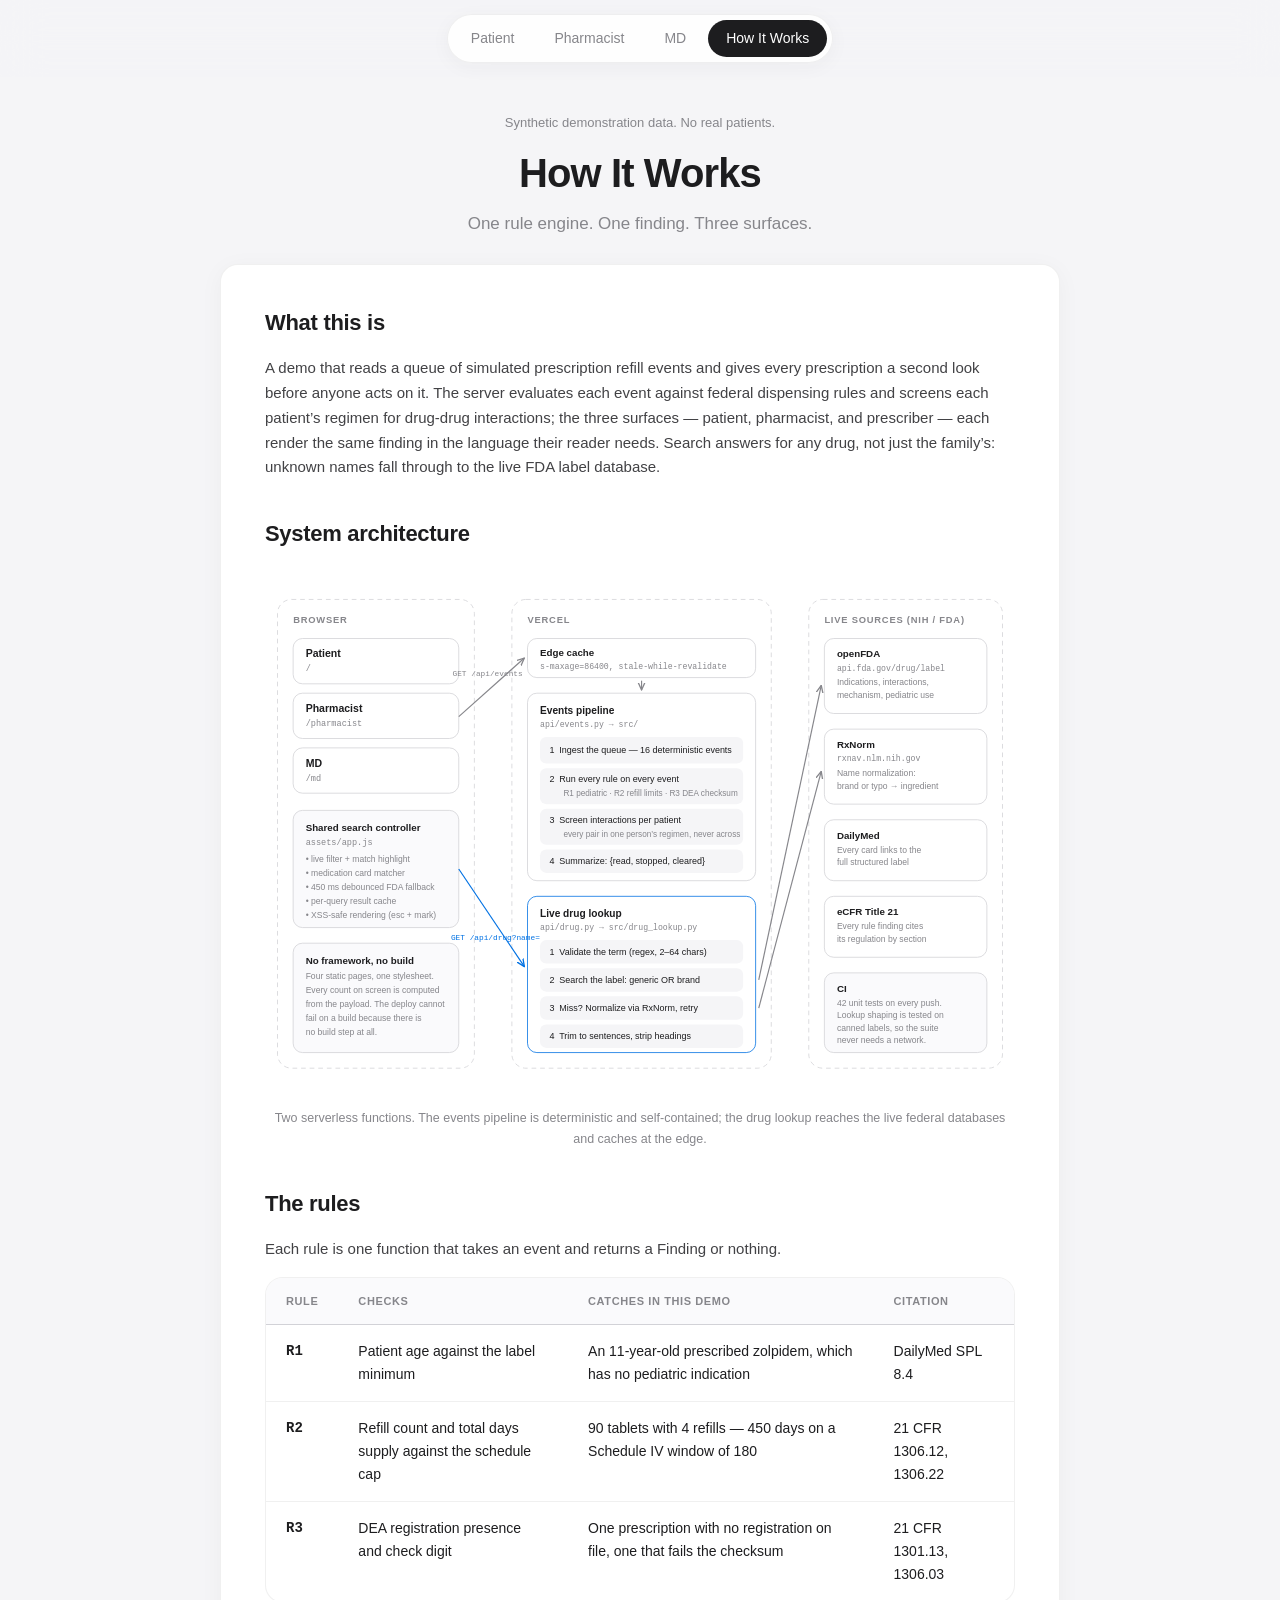
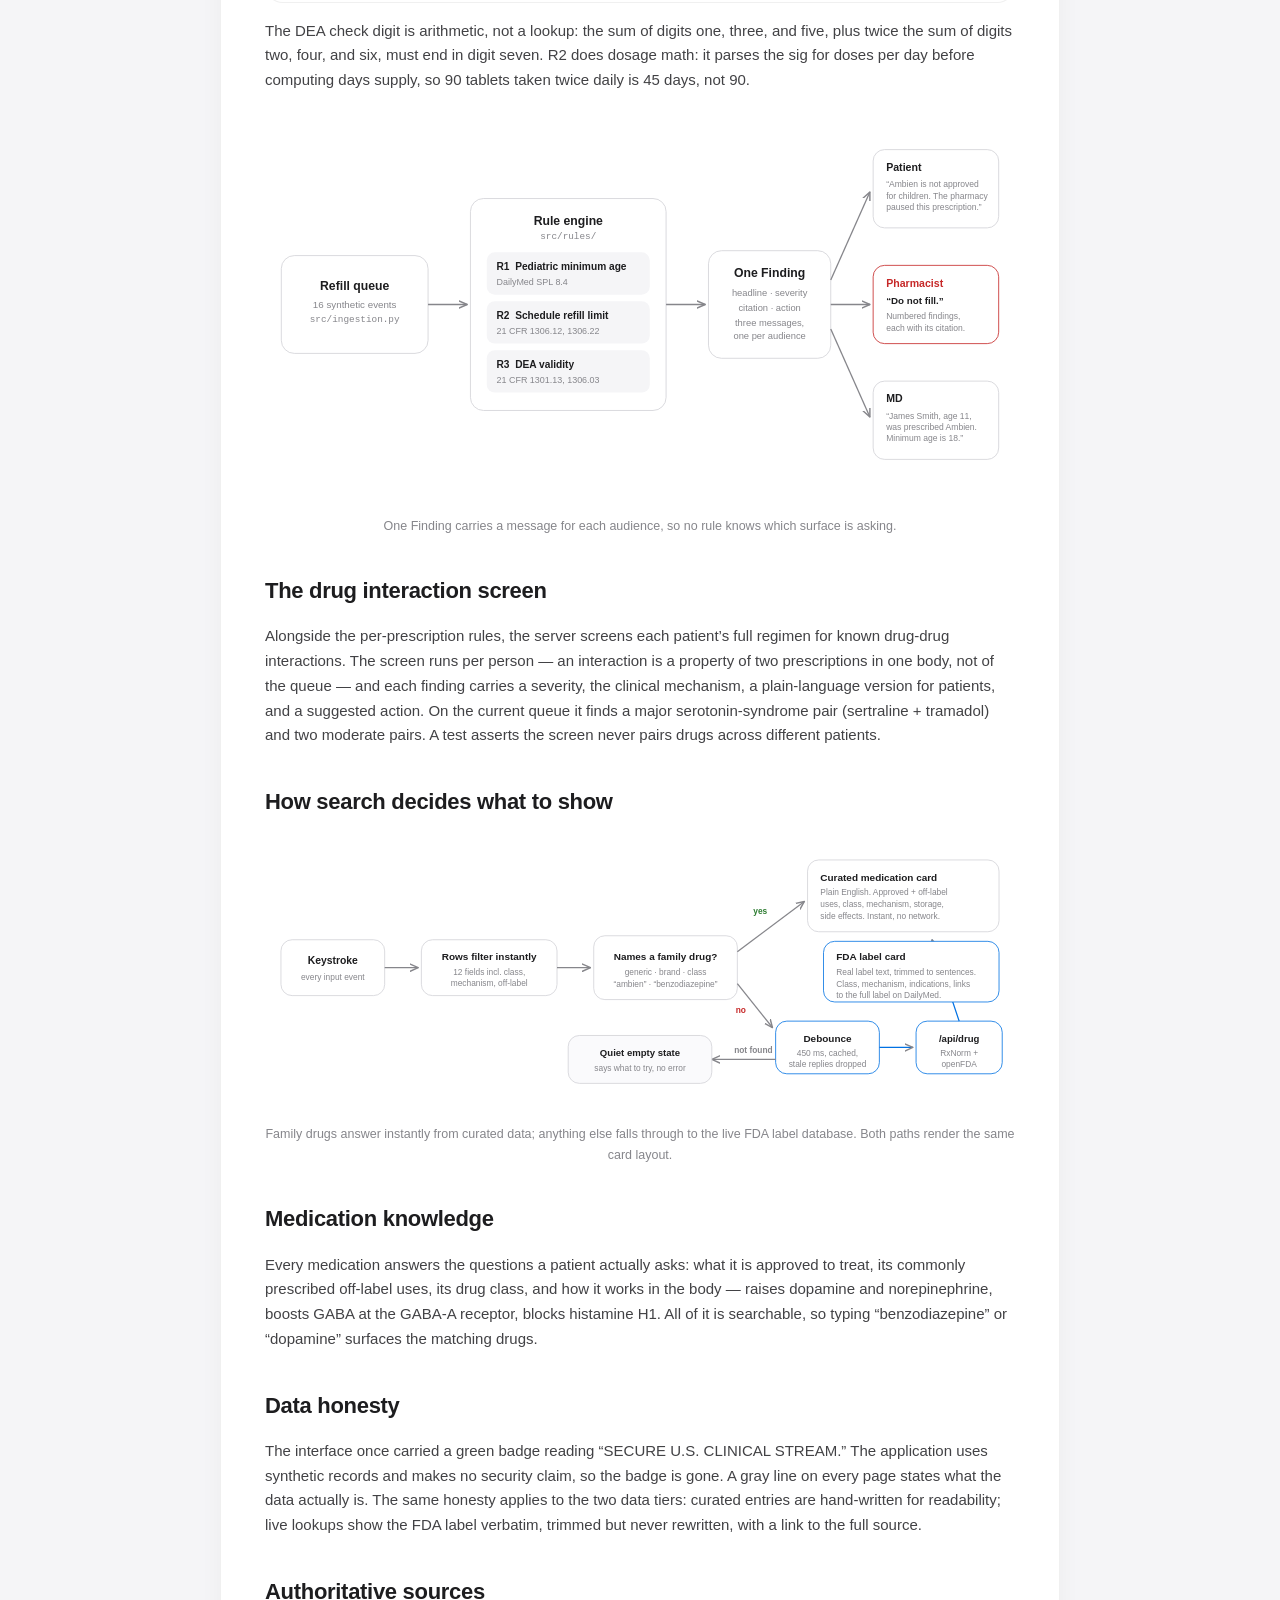
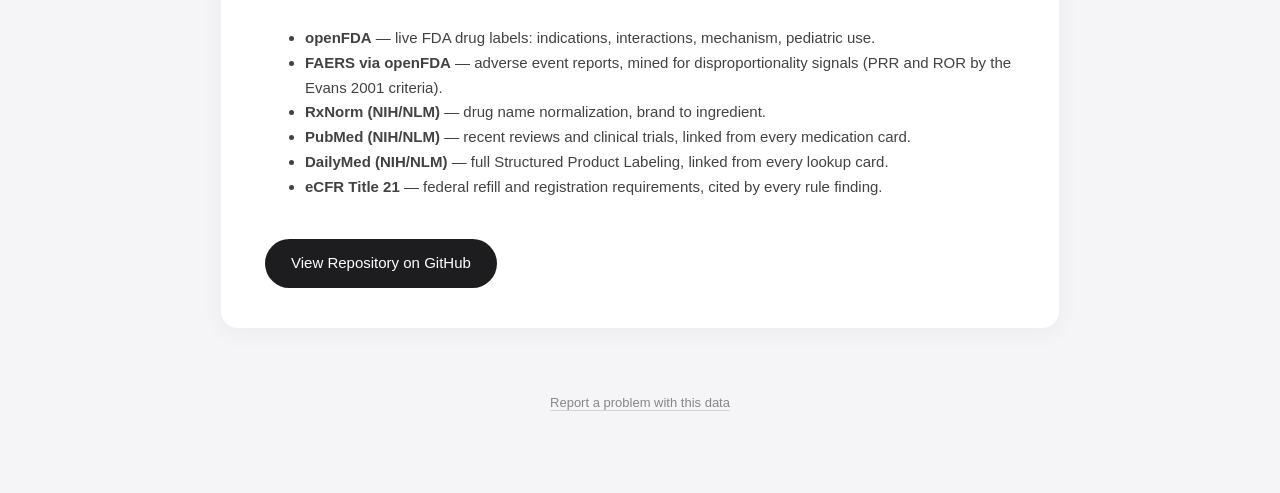
==== commit 2c7b18dc: "feat: FAERS signals, scale benchmark, PubMed evidence, event-sourced queue Four capabilities, all st" ====
--- a/how-it-works/index.html
+++ b/how-it-works/index.html
@@ -4,6 +4,9 @@
   <meta charset="UTF-8">
   <meta name="viewport" content="width=device-width, initial-scale=1.0">
   <title>How It Works — Prescription Event Stream</title>
+  <link rel="icon" href="/assets/icon.svg" type="image/svg+xml">
+  <link rel="icon" href="/assets/favicon-64.png" sizes="64x64" type="image/png">
+  <link rel="apple-touch-icon" href="/assets/apple-touch-icon.png">
   <link rel="stylesheet" href="/assets/app.css">
 </head>
 <body>
@@ -382,7 +385,9 @@
       <h2>Authoritative sources</h2>
       <ul>
         <li><strong>openFDA</strong> &mdash; live FDA drug labels: indications, interactions, mechanism, pediatric use.</li>
+        <li><strong>FAERS via openFDA</strong> &mdash; adverse event reports, mined for disproportionality signals (PRR and ROR by the Evans 2001 criteria).</li>
         <li><strong>RxNorm (NIH/NLM)</strong> &mdash; drug name normalization, brand to ingredient.</li>
+        <li><strong>PubMed (NIH/NLM)</strong> &mdash; recent reviews and clinical trials, linked from every medication card.</li>
         <li><strong>DailyMed (NIH/NLM)</strong> &mdash; full Structured Product Labeling, linked from every lookup card.</li>
         <li><strong>eCFR Title 21</strong> &mdash; federal refill and registration requirements, cited by every rule finding.</li>
       </ul>
--- a/assets/app.css
+++ b/assets/app.css
@@ -219,6 +219,37 @@
 .medinfo-source a { color: var(--accent); text-decoration: none; }
 .medinfo-source a:hover { text-decoration: underline; }
 .medinfo-external { border-left: 3px solid var(--accent); }
+
+/* Reported adverse event signals (FAERS disproportionality block) */
+.signal-block {
+  margin-top: 16px; padding-top: 12px;
+  border-top: 1px solid var(--hairline);
+}
+.signal-list {
+  margin: 6px 0 0; padding-left: 18px;
+  font-size: 13.5px; line-height: 1.6;
+}
+.signal-disclaimer {
+  margin: 10px 0 0;
+  font-size: 12px; color: var(--muted);
+}
+
+/* Peer-reviewed evidence (PubMed reference list) */
+.reference-block {
+  margin-top: 16px; padding-top: 12px;
+  border-top: 1px solid var(--hairline);
+}
+.reference-list {
+  margin: 6px 0 0; padding-left: 18px;
+  font-size: 13.5px; line-height: 1.6;
+}
+.reference-list a { color: var(--accent); text-decoration: none; }
+.reference-list a:hover { text-decoration: underline; }
+.ref-meta { color: var(--muted); font-size: 12.5px; }
+.reference-note {
+  margin: 10px 0 0;
+  font-size: 12px; color: var(--muted);
+}
 .external-hint {
   text-align: center; font-size: 13px; color: var(--muted);
   margin: 0 0 20px;
